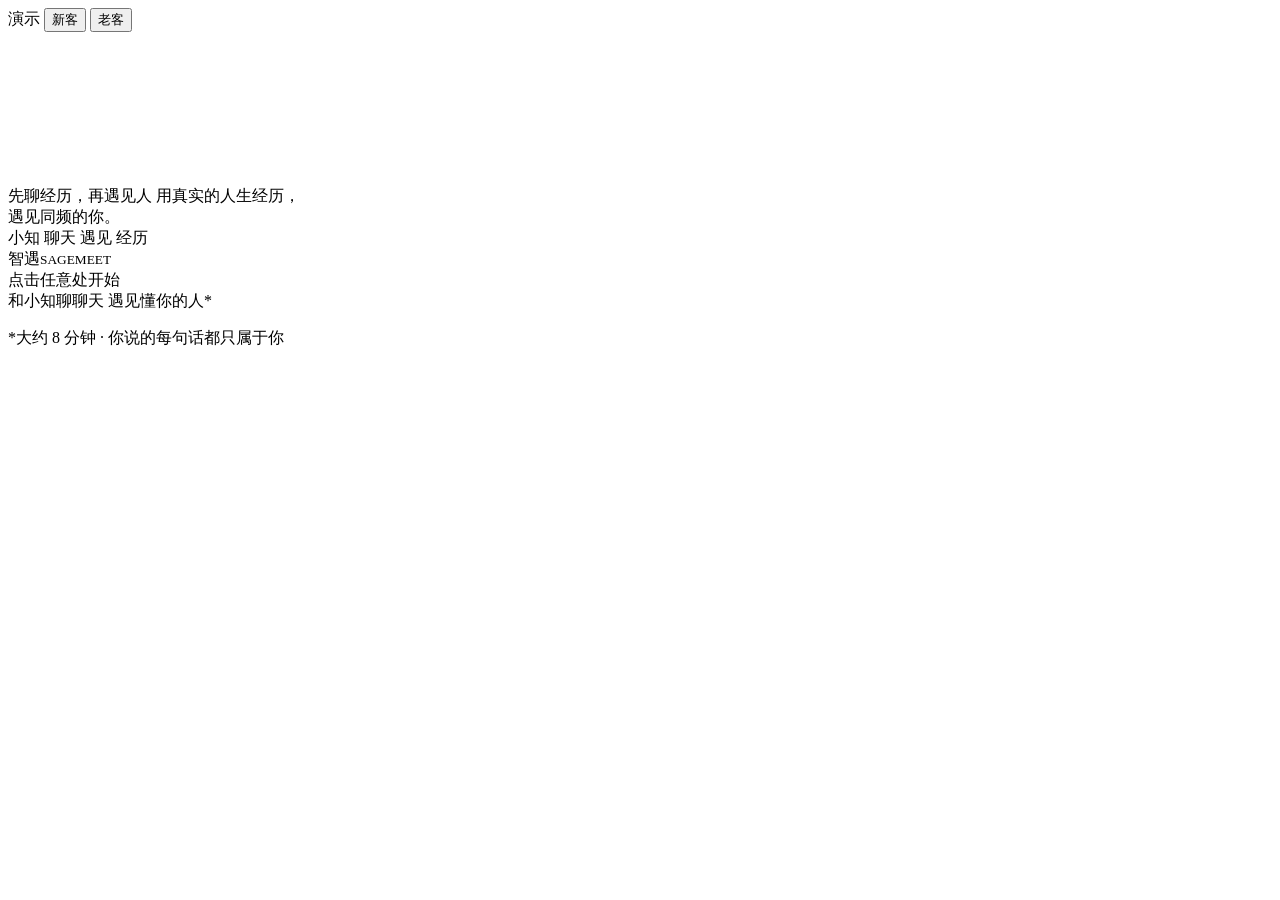
==== index.html @ cddb0e38 "Add index.html" ====
<!doctype html>
<html lang="zh-CN">
<head>
  <meta charset="utf-8">
  <meta name="viewport" content="width=device-width,initial-scale=1,viewport-fit=cover">
  <meta name="theme-color" content="#f6f1ea">
  <meta name="description" content="Sagemeet 智遇 — 用真实的人生经历，遇见同频的你。">
  <title>Sagemeet 智遇</title>
  <link rel="preconnect" href="https://fonts.googleapis.com">
  <link rel="preconnect" href="https://fonts.gstatic.com" crossorigin>
  <link href="https://fonts.googleapis.com/css2?family=Noto+Sans+SC:wght@300;400;500;600&family=Noto+Serif+SC:wght@400;500;600;700&display=swap" rel="stylesheet" media="print" onload="this.media='all'">
  <link rel="stylesheet" href="design-tokens.css">
  <link rel="stylesheet" href="style.css">
  <link rel="stylesheet" href="motion.css">
</head>
<body>
  <div class="atmosphere" aria-hidden="true"></div>
  <div id="app"></div>
  <script src="app.js"></script>
</body>
</html>
---- design-tokens.css ----
:root{
  /* Ground & warm wash — v0.5 */
  --paper:#f6f1ea;
  --paper-deep:#efe6db;
  --peach:#f3d5c4;
  --blush:#f8e0d8;
  --blush-soft:#faf0ea;
  --sage-wash:#e2ebe3;
  --cream:#fbf6ef;

  /* Ink */
  --ink:#282018;
  --ink-soft:rgba(40,32,24,.72);
  --ink-mute:rgba(40,32,24,.48);
  --ink-faint:rgba(40,32,24,.28);
  --ink-ghost:rgba(40,32,24,.10);

  /* Accents */
  --terracotta:#d86848;
  --terracotta-deep:#b85238;
  --coral:#e8725a;
  --coral-hot:#e85a48;
  --olive:#7a8a5a;
  --sage:#789880;
  --sage-deep:#5e7a68;
  --white:#ffffff;

  /* Liquid glass */
  --glass:rgba(255,255,255,.55);
  --glass-strong:rgba(255,255,255,.72);
  --glass-tint:rgba(255,244,236,.48);
  --glass-rim:rgba(255,255,255,.40);
  --glass-inner:inset 0 1px 0 rgba(255,255,255,.65), inset 0 -1px 0 rgba(90,50,30,.04);
  --glass-fringe:0 0 0 1px rgba(255,200,170,.18);

  /* Elevations — layered warm, NO hairline gray borders */
  --shadow-soft:0 1px 1px rgba(40,24,16,.04), 0 18px 50px rgba(90,50,30,.10);
  --shadow-card:0 1px 1px rgba(40,24,16,.04), 0 12px 36px rgba(90,50,30,.08);
  --shadow-float:0 2px 2px rgba(40,24,16,.05), 0 24px 64px rgba(90,50,30,.14);
  --shadow-btn:0 6px 20px rgba(40,24,16,.18);

  /* Type */
  --font-display:"Noto Serif SC","Songti SC","STSong","SimSun",serif;
  --font-ui:"Noto Sans SC","PingFang SC","Helvetica Neue",sans-serif;

  /* Radii — three levels only: card / inset / pill */
  --r-pill:999px;
  --r-card:24px;
  --r-inset:16px;
  --r-control:var(--r-inset);
  --r-card-lg:var(--r-card);
  --r-note:var(--r-card);
  --r-squircle:22px;

  /* Card surface — every top-level card uses the same recipe */
  --card-bg:rgba(255,251,247,.78);
  --card-bg-solid:#fdf9f5;
  --card-bg-hover:rgba(255,253,250,.92);
  --card-border:1px solid var(--glass-rim);
  --card-shadow:var(--glass-inner), var(--shadow-card);
  --card-shadow-hover:var(--glass-inner), var(--shadow-soft);
  --card-blur:blur(16px) saturate(1.15);
  --card-title:22px;

  /* Inset block — anything nested inside a card */
  --inset-bg:var(--blush-soft);
  --inset-ring:inset 0 0 0 1px rgba(216,104,72,.10);
  --divider:rgba(40,24,16,.07);

  /* Layout */
  --chrome-h:64px;
  --tabbar-h:68px;
  --footer-h:88px;
  --measure:40rem;
  --page-pad:clamp(20px,4vw,40px);
  --page-pad-y:24px;
  --page-max:1180px;
  --gap:16px;
  --gap-inset:10px;
  --pad-card:clamp(20px,4vw,24px);
  --pad-inset:14px 16px;
}
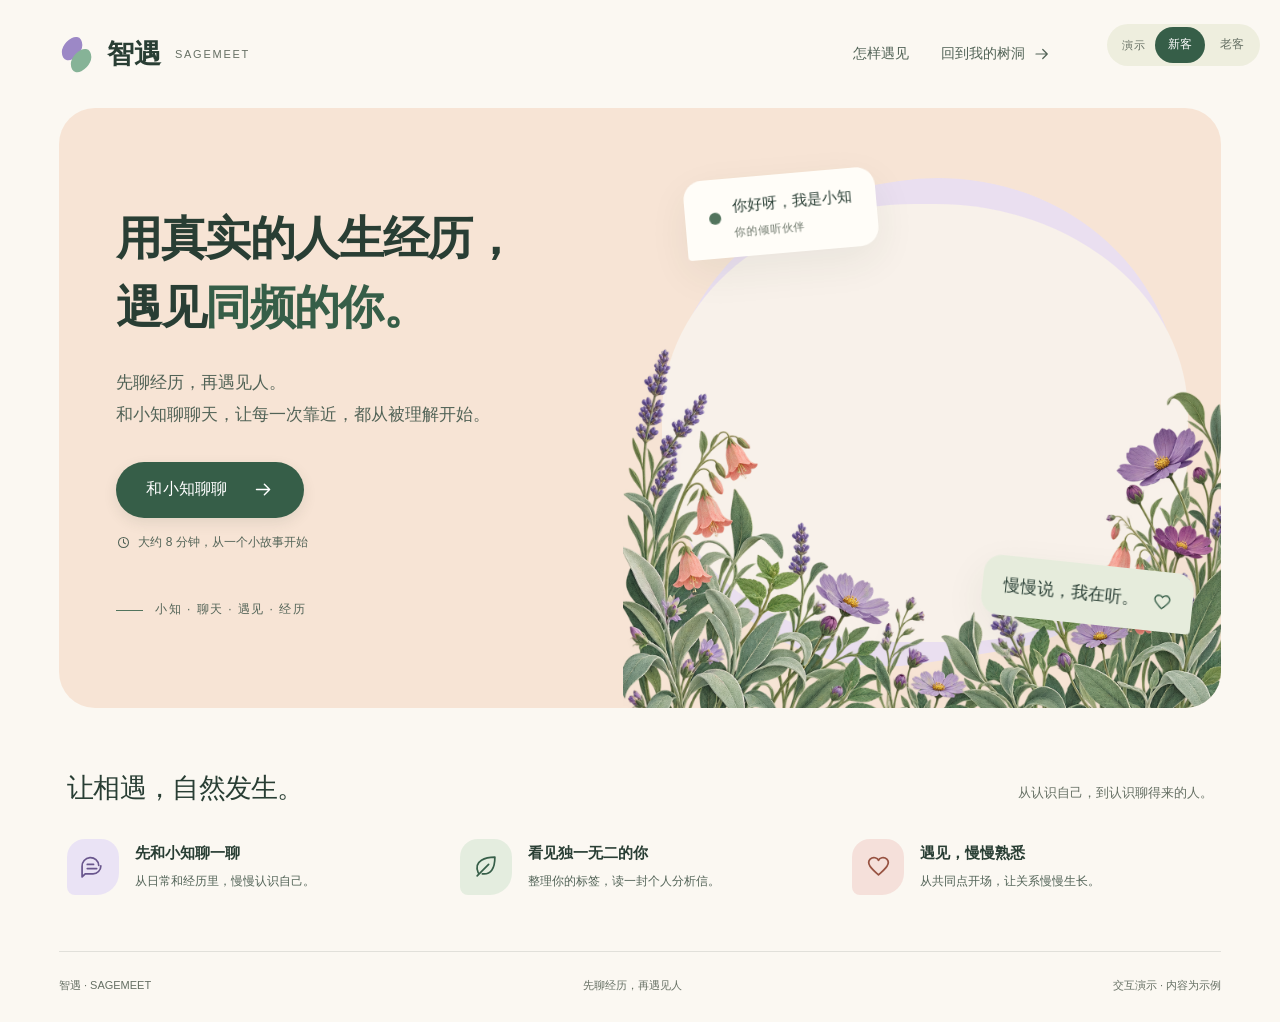
==== commit 56266082: "Polish SageMeet with a botanical visual system and accessible interactions" ====
--- a/index.html
+++ b/index.html
@@ -3,7 +3,7 @@
 <head>
   <meta charset="utf-8">
   <meta name="viewport" content="width=device-width,initial-scale=1,viewport-fit=cover">
-  <meta name="theme-color" content="#f6f1ea">
+  <meta name="theme-color" content="#fbf8f2">
   <meta name="description" content="Sagemeet 智遇 — 用真实的人生经历，遇见同频的你。">
   <title>Sagemeet 智遇</title>
   <link rel="preconnect" href="https://fonts.googleapis.com">
@@ -12,6 +12,7 @@
   <link rel="stylesheet" href="design-tokens.css">
   <link rel="stylesheet" href="style.css">
   <link rel="stylesheet" href="motion.css">
+  <link rel="stylesheet" href="garden.css">
 </head>
 <body>
   <div class="atmosphere" aria-hidden="true"></div>
--- a/design-tokens.css
+++ b/design-tokens.css
@@ -1,82 +1,66 @@
 :root{
-  /* Ground & warm wash — v0.5 */
-  --paper:#f6f1ea;
-  --paper-deep:#efe6db;
-  --peach:#f3d5c4;
-  --blush:#f8e0d8;
-  --blush-soft:#faf0ea;
-  --sage-wash:#e2ebe3;
-  --cream:#fbf6ef;
-
-  /* Ink */
-  --ink:#282018;
-  --ink-soft:rgba(40,32,24,.72);
-  --ink-mute:rgba(40,32,24,.48);
-  --ink-faint:rgba(40,32,24,.28);
-  --ink-ghost:rgba(40,32,24,.10);
-
-  /* Accents */
-  --terracotta:#d86848;
-  --terracotta-deep:#b85238;
-  --coral:#e8725a;
-  --coral-hot:#e85a48;
-  --olive:#7a8a5a;
-  --sage:#789880;
-  --sage-deep:#5e7a68;
-  --white:#ffffff;
-
-  /* Liquid glass */
-  --glass:rgba(255,255,255,.55);
-  --glass-strong:rgba(255,255,255,.72);
-  --glass-tint:rgba(255,244,236,.48);
-  --glass-rim:rgba(255,255,255,.40);
-  --glass-inner:inset 0 1px 0 rgba(255,255,255,.65), inset 0 -1px 0 rgba(90,50,30,.04);
-  --glass-fringe:0 0 0 1px rgba(255,200,170,.18);
-
-  /* Elevations — layered warm, NO hairline gray borders */
-  --shadow-soft:0 1px 1px rgba(40,24,16,.04), 0 18px 50px rgba(90,50,30,.10);
-  --shadow-card:0 1px 1px rgba(40,24,16,.04), 0 12px 36px rgba(90,50,30,.08);
-  --shadow-float:0 2px 2px rgba(40,24,16,.05), 0 24px 64px rgba(90,50,30,.14);
-  --shadow-btn:0 6px 20px rgba(40,24,16,.18);
-
-  /* Type */
+  /* SageMeet — a warm, botanical palette shared by every app flow. */
+  --paper:#fbf8f2;
+  --paper-deep:#f0eade;
+  --peach:#f7e4d5;
+  --blush:#f5e0da;
+  --blush-soft:#f6eee7;
+  --sage-wash:#e4eddf;
+  --cream:#fffdf8;
+  --lavender:#eae3f5;
+  --lavender-deep:#69568d;
+  --ink:#293e34;
+  --ink-soft:#526357;
+  --ink-mute:#667064;
+  --ink-faint:#71796d;
+  --ink-ghost:rgba(41,62,52,.12);
+  --terracotta:#50765e;
+  --terracotta-deep:#365b44;
+  --coral:#cb7c68;
+  --coral-hot:#a65a48;
+  --olive:#7a8b5c;
+  --sage:#52745d;
+  --sage-deep:#365e48;
+  --white:#fff;
+  --glass:#fffdf8;
+  --glass-strong:#fffdf9;
+  --glass-tint:#f7f1e8;
+  --glass-rim:transparent;
+  --glass-inner:0 0 0 transparent;
+  --glass-fringe:0 0 0 transparent;
+  --shadow-soft:0 14px 40px rgba(48,68,49,.07);
+  --shadow-card:0 8px 24px rgba(48,68,49,.04);
+  --shadow-float:0 20px 60px rgba(48,68,49,.12);
+  --shadow-btn:0 5px 14px rgba(48,68,49,.10);
   --font-display:"Noto Serif SC","Songti SC","STSong","SimSun",serif;
   --font-ui:"Noto Sans SC","PingFang SC","Helvetica Neue",sans-serif;
-
-  /* Radii — three levels only: card / inset / pill */
   --r-pill:999px;
   --r-card:24px;
-  --r-inset:16px;
+  --r-inset:14px;
   --r-control:var(--r-inset);
-  --r-card-lg:var(--r-card);
+  --r-card-lg:32px;
   --r-note:var(--r-card);
-  --r-squircle:22px;
-
-  /* Card surface — every top-level card uses the same recipe */
-  --card-bg:rgba(255,251,247,.78);
-  --card-bg-solid:#fdf9f5;
-  --card-bg-hover:rgba(255,253,250,.92);
-  --card-border:1px solid var(--glass-rim);
-  --card-shadow:var(--glass-inner), var(--shadow-card);
-  --card-shadow-hover:var(--glass-inner), var(--shadow-soft);
-  --card-blur:blur(16px) saturate(1.15);
+  --r-squircle:20px;
+  --card-bg:#fffdf9;
+  --card-bg-solid:#fffdf9;
+  --card-bg-hover:#f4f5ec;
+  --card-border:0;
+  --card-shadow:none;
+  --card-shadow-hover:none;
+  --card-blur:none;
   --card-title:22px;
-
-  /* Inset block — anything nested inside a card */
-  --inset-bg:var(--blush-soft);
-  --inset-ring:inset 0 0 0 1px rgba(216,104,72,.10);
-  --divider:rgba(40,24,16,.07);
-
-  /* Layout */
-  --chrome-h:64px;
-  --tabbar-h:68px;
+  --inset-bg:#f1f3e9;
+  --inset-ring:inset 0 0 0 1px rgba(54,94,72,.08);
+  --divider:rgba(41,62,52,.12);
+  --chrome-h:80px;
+  --tabbar-h:76px;
   --footer-h:88px;
   --measure:40rem;
   --page-pad:clamp(20px,4vw,40px);
-  --page-pad-y:24px;
-  --page-max:1180px;
-  --gap:16px;
-  --gap-inset:10px;
-  --pad-card:clamp(20px,4vw,24px);
-  --pad-inset:14px 16px;
+  --page-pad-y:40px;
+  --page-max:1220px;
+  --gap:22px;
+  --gap-inset:12px;
+  --pad-card:clamp(20px,3vw,28px);
+  --pad-inset:16px 18px;
 }
--- a/style.css
+++ b/style.css
@@ -0,0 +1,1235 @@
+*{box-sizing:border-box}
+html{scroll-behavior:smooth}
+html,body{
+  margin:0;min-height:100%;
+  background:var(--paper);color:var(--ink);
+  font-family:var(--font-ui);font-size:15px;line-height:1.65;
+  -webkit-font-smoothing:antialiased;text-rendering:optimizeLegibility;
+}
+button,input,textarea{font:inherit;color:inherit}
+button{cursor:pointer;border:0;background:none}
+a{color:inherit;text-decoration:none}
+img{display:block;max-width:100%}
+#app{position:relative;z-index:1;min-height:100vh}
+
+/* ——— Type ——— */
+.serif{font-family:var(--font-display);font-weight:500;letter-spacing:-.02em}
+.eyebrow{font-size:12px;letter-spacing:.14em;text-transform:uppercase;color:var(--ink-mute);font-weight:500}
+.meta{font-size:13px;color:var(--ink-mute);line-height:1.5}
+.lede{font-size:16px;color:var(--ink-soft);line-height:1.65;max-width:36em}
+
+/* ——— Liquid glass utility ——— */
+.glass{
+  background:var(--glass-tint);
+  backdrop-filter:blur(18px) saturate(1.2);
+  -webkit-backdrop-filter:blur(18px) saturate(1.2);
+  box-shadow:var(--glass-inner), var(--glass-fringe), var(--shadow-card);
+  border:1px solid var(--glass-rim);
+}
+
+/* ——— Buttons ——— */
+.btn{
+  display:inline-flex;align-items:center;justify-content:center;gap:8px;
+  min-height:50px;padding:0 28px;
+  border-radius:var(--r-pill);
+  background:var(--sage-deep);color:#fff;
+  font-size:15px;font-weight:500;letter-spacing:.01em;
+  transition:transform .2s ease, background .2s ease, box-shadow .2s ease;
+  box-shadow:var(--shadow-btn);
+  white-space:nowrap;
+}
+.btn:hover{transform:translateY(-2px);background:#294c38}
+.btn:active{transform:translateY(0)}
+.btn.secondary{
+  background:var(--glass-strong);
+  color:var(--ink);
+  box-shadow:var(--glass-inner), var(--shadow-card);
+  border:1px solid var(--glass-rim);
+  backdrop-filter:blur(12px);
+}
+.btn.secondary:hover{background:#fff}
+.btn.wide{min-width:min(280px,70vw)}
+.btn.coral{background:var(--coral-hot);box-shadow:0 8px 24px rgba(232,90,72,.35)}
+.btn.coral:hover{background:#d44838}
+.link{
+  font-size:14px;color:var(--ink-mute);font-weight:500;
+  padding:8px 4px;transition:color .15s;
+}
+.link:hover{color:var(--ink)}
+
+/* ——— Mark ——— */
+.mark{
+  width:56px;height:56px;border-radius:12px;
+  background:transparent;
+  position:relative;display:inline-block;flex-shrink:0;
+  box-shadow:var(--shadow-card);
+}
+.mark{box-shadow:none;background:transparent}
+.mark::before,.mark::after{content:"";position:absolute;width:68%;height:52%;border-radius:70% 30% 70% 30%}
+.mark::before{left:4%;top:7%;background:#9c88c6;transform:rotate(-28deg)}
+.mark::after{right:3%;bottom:7%;background:#86b397;transform:rotate(-28deg)}
+.mark-sm{width:30px;height:30px}
+
+/* ——— Demo mode toggle ——— */
+.mode-toggle{
+  position:fixed;top:24px;right:20px;z-index:90;
+  display:flex;align-items:center;gap:2px;
+  padding:4px;
+  border-radius:var(--r-pill);
+  background:#eeeede;
+  backdrop-filter:none;-webkit-backdrop-filter:none;
+  box-shadow:var(--glass-inner), var(--shadow-card);
+  border:1px solid var(--glass-rim);
+}
+.mode-toggle span{
+  font-size:11px;color:var(--ink-mute);padding:0 8px 0 12px;font-weight:500;
+  letter-spacing:.04em;white-space:nowrap;
+}
+.mode-toggle button{
+  min-height:36px;padding:7px 13px;border-radius:var(--r-pill);
+  font-size:12px;font-weight:500;color:var(--ink-mute);
+  transition:background .2s,color .2s;
+}
+.mode-toggle button.on{
+  background:var(--sage-deep);color:#fff;
+  box-shadow:0 2px 8px rgba(40,24,16,.16);
+}
+
+/* ——— Chapter chrome (new user) ——— */
+.chrome{
+  position:sticky;top:0;z-index:40;
+  display:flex;align-items:center;gap:16px;
+  min-height:var(--chrome-h);padding-right:200px;
+  padding:14px 200px 14px var(--page-pad);
+  background:rgba(251,248,242,.95);
+  backdrop-filter:blur(12px);
+  -webkit-backdrop-filter:blur(12px);
+  box-shadow:0 1px 0 rgba(255,255,255,.5);
+}
+.brand-lockup{
+  display:flex;align-items:center;gap:10px;flex-shrink:0;
+  font-family:var(--font-display);font-size:17px;font-weight:500;color:var(--ink);
+}
+.brand-lockup small{
+  font-family:var(--font-ui);font-size:10px;font-weight:500;
+  letter-spacing:.18em;color:var(--ink-mute);margin-left:2px;
+}
+.chapter-nav{
+  display:flex;align-items:center;gap:4px;flex:1;justify-content:center;
+  overflow-x:auto;scrollbar-width:none;padding:4px 0;
+}
+.chapter-nav::-webkit-scrollbar{display:none}
+.chapter-nav button{
+  flex-shrink:0;padding:8px 14px;border-radius:var(--r-pill);
+  font-size:13px;color:var(--ink-mute);font-weight:400;white-space:nowrap;
+  transition:background .2s,color .2s;
+}
+.chapter-nav button.on{background:var(--sage-deep);color:#fff;font-weight:500}
+.chapter-nav button:not(.on):hover{color:var(--ink)}
+.chrome-right{flex-shrink:0}
+.chrome-right .cap{
+  font-size:13px;color:var(--ink-mute);padding:8px 14px;border-radius:var(--r-pill);
+  background:var(--glass);border:1px solid var(--glass-rim);
+}
+.chrome-right .cap:hover{color:var(--ink);background:var(--glass-strong)}
+@media (max-width:860px){
+  .chapter-nav{display:none}
+  .chrome{justify-content:space-between}
+  .brand-lockup small{display:none}
+  /* fixed demo toggle is ~161px wide at top-right */
+  .chrome .chrome-right{margin-right:0}
+}
+
+/* ——— Returning: Web top nav / mobile bottom tab bar ——— */
+.tabbar{
+  position:fixed;left:50%;bottom:16px;transform:translateX(-50%);
+  z-index:50;display:none;gap:4px;padding:6px;
+  width:min(380px,calc(100% - 32px));
+  border-radius:var(--r-pill);
+  background:var(--glass-strong);
+  backdrop-filter:blur(20px) saturate(1.2);
+  -webkit-backdrop-filter:blur(20px) saturate(1.2);
+  box-shadow:var(--glass-inner), var(--shadow-float);
+  border:1px solid var(--glass-rim);
+}
+.tabbar button{
+  flex:1;display:flex;flex-direction:column;align-items:center;gap:2px;
+  padding:10px 8px;border-radius:var(--r-pill);
+  font-size:11px;font-weight:500;color:var(--ink-mute);
+  transition:background .2s,color .2s;
+}
+.tabbar button .tab-ico{font-size:18px;line-height:1;opacity:.7}
+.tabbar button.on{
+  background:var(--sage-deep);color:#fff;
+  box-shadow:0 4px 14px rgba(40,24,16,.18);
+}
+.tabbar button.on .tab-ico{opacity:1}
+.returning-pad{
+  /* sticky .chrome already occupies its own height; no extra top offset */
+  padding-top:0;
+  padding-bottom:48px;
+}
+.returning-chrome{justify-content:space-between}
+.returning-chrome .chrome-right{margin-right:0} /* clear demo mode-toggle */
+@media (max-width:860px){
+  .tabbar{display:flex}
+  .returning-pad{padding-bottom:calc(var(--tabbar-h) + 36px)}
+}
+.me-entry{
+  display:inline-flex;align-items:center;gap:8px;
+}
+.me-avatar{
+  width:22px;height:22px;border-radius:50%;
+  display:inline-flex;align-items:center;justify-content:center;
+  font-size:11px;font-weight:600;color:#fff;
+  background:var(--ink);
+}
+
+/* ——— Meet row / virtual cards ——— */
+.meet-row{padding:64px 0 24px;max-width:var(--page-max);margin:0 auto}
+.meet-row-head{
+  display:flex;align-items:baseline;justify-content:space-between;
+  padding:0 var(--page-pad);margin-bottom:20px;gap:16px;
+}
+.meet-row-head h2{
+  font-family:var(--font-display);font-size:clamp(24px,3vw,32px);
+  font-weight:500;letter-spacing:-.02em;margin:0;
+}
+
+/* ——— Onboarding ——— */
+.onboard-shell{
+  max-width:var(--page-max);margin:0 auto;
+  padding:var(--page-pad-y) var(--page-pad) 80px;
+}
+.onboard-head h1{
+  font-family:var(--font-display);font-size:clamp(28px,4vw,36px);
+  font-weight:500;letter-spacing:-.03em;line-height:1.2;margin:8px 0 12px;
+}
+.onboard-head .lede{margin:0}
+/* options sit inside a card here, so they take the inset style */
+.profile-card > .moods{display:grid;gap:var(--gap-inset);margin-top:16px}
+.profile-card .option{
+  padding:var(--pad-inset);
+  background:var(--inset-bg);
+  border:0;border-radius:var(--r-inset);
+  box-shadow:var(--inset-ring);
+  backdrop-filter:none;-webkit-backdrop-filter:none;
+}
+.profile-card .option:hover{transform:none;background:var(--sage-wash);box-shadow:var(--inset-ring)}
+.profile-card .option.selected,.profile-card .option.selected:hover{
+  background:var(--sage-wash);box-shadow:inset 0 0 0 2px var(--sage);
+}
+@media (min-width:761px){.profile-card > .moods{grid-template-columns:repeat(2,minmax(0,1fr))}}
+/* single-choice chip rows stay on one line on phones */
+@media (max-width:480px){
+  .chips.seg{flex-wrap:nowrap}
+  .chips.seg .chip{flex:1 1 0;min-width:0;padding:0 8px}
+}
+
+.field{
+  width:100%;min-height:52px;padding:0 16px;
+  border-radius:var(--r-inset);
+  background:var(--white);
+  box-shadow:inset 0 0 0 1px var(--divider);
+  border:0;
+  font-size:16px;color:var(--ink);outline:none;
+  transition:box-shadow .2s;
+}
+textarea.field{padding:14px 16px;line-height:1.6}
+.field::placeholder{color:var(--ink-faint)}
+.field:focus{box-shadow:inset 0 0 0 1px rgba(216,104,72,.45), 0 0 0 3px rgba(216,104,72,.14)}
+.field-label{font-size:13px;color:var(--ink-mute);font-weight:500;margin:28px 0 12px}
+
+.chips{display:flex;flex-wrap:wrap;gap:10px}
+.chip{
+  min-height:44px;padding:0 18px;border-radius:var(--r-pill);
+  background:var(--glass-strong);
+  box-shadow:var(--glass-inner), 0 0 0 1px var(--divider);
+  border:1px solid var(--glass-rim);
+  font-size:14px;font-weight:500;color:var(--ink-soft);
+  transition:background .2s,color .2s,box-shadow .2s;
+}
+.chip:hover{background:#fff}
+.chip.selected{background:var(--sage-deep);color:#fff;border-color:var(--ink);box-shadow:var(--shadow-btn)}
+.chip.interest.selected{background:var(--sage);color:#fff;border-color:var(--sage);box-shadow:0 4px 14px rgba(94,122,104,.25)}
+
+.moods{display:flex;flex-direction:column;gap:var(--gap)}
+.option{
+  display:flex;align-items:flex-start;gap:14px;text-align:left;
+  width:100%;
+  transition:background .2s, box-shadow .2s, transform .2s;
+}
+.option:hover{transform:translateY(-1px);background:var(--card-bg-hover);box-shadow:var(--card-shadow-hover)}
+.option.selected{
+  background:var(--blush-soft);
+  box-shadow:var(--glass-inner), 0 0 0 2px var(--terracotta), var(--shadow-card);
+  border-color:transparent;
+}
+.option .radio{
+  width:22px;height:22px;border-radius:50%;flex-shrink:0;margin-top:2px;
+  box-shadow:inset 0 0 0 1.5px var(--ink-faint);
+  display:flex;align-items:center;justify-content:center;
+  font-size:12px;color:#fff;
+}
+.option.selected .radio{background:var(--terracotta);box-shadow:none}
+.option b{display:block;font-size:15px;font-weight:600;margin-bottom:2px;color:var(--ink)}
+.option small{display:block;font-size:13px;color:var(--ink-mute);line-height:1.45;font-weight:400}
+.selected-count{margin-top:18px;font-size:13px;color:var(--ink-mute)}
+
+/* ——— Agent / Chat ——— */
+.layout{
+  display:grid;grid-template-columns:minmax(0,1fr) 280px;gap:var(--gap);
+  max-width:var(--page-max);margin:0 auto;
+  padding:var(--page-pad-y) var(--page-pad) 40px;
+  min-height:calc(100vh - var(--chrome-h) - 48px);
+}
+@media (max-width:800px){
+  .layout{grid-template-columns:minmax(0,1fr)}
+  .side{order:2}
+}
+
+/* ——— Card system ———
+   Every top-level card shares one surface, radius, border, shadow and padding.
+   Anything nested inside a card uses the inset style below instead. */
+.panel,.profile-card,.option,.taggrid article,.match-note,.friend,.modal{
+  background:var(--card-bg);
+  border:var(--card-border);
+  border-radius:var(--r-card);
+  box-shadow:var(--card-shadow);
+  backdrop-filter:var(--card-blur);-webkit-backdrop-filter:var(--card-blur);
+}
+.profile-card,.option,.taggrid article,.match-note,.friend,.modal,
+.side,.treehole-list,.treehole-form{padding:var(--pad-card)}
+/* keep visual top/bottom padding equal to left/right */
+.profile-card > :first-child,.taggrid article > :first-child,.match-note > :first-child,
+.modal > :first-child,.side > :first-child,.treehole-list > :first-child,
+.treehole-form > :first-child,.inset-card > :first-child{margin-top:0}
+.profile-card > :last-child,.taggrid article > :last-child,.match-note > :last-child,
+.modal > :last-child,.side > :last-child,.treehole-list > :last-child,
+.treehole-form > :last-child,.inset-card > :last-child{margin-bottom:0}
+.profile-card h2,.side h2,.treehole-list-head h2,.chat-rail-title,.modal h2{
+  font-family:var(--font-display);font-size:var(--card-title);font-weight:500;
+  letter-spacing:-.02em;line-height:1.25;
+}
+
+.inset-card,.insight-list article,.shared-block,.notice,.unlock,.heat-card{
+  background:var(--inset-bg);
+  border-radius:var(--r-inset);
+  padding:var(--pad-inset);
+  box-shadow:var(--inset-ring);
+}
+
+.side{display:flex;flex-direction:column;gap:12px}
+.side h2{margin:0}
+.side .field-label{margin:12px 0 0}
+.side > .field-label:first-child{margin-top:0}
+.side-head{display:flex;align-items:center;gap:12px}
+.side-foot{margin-top:auto;padding-top:12px}
+.tag-row{display:flex;flex-wrap:wrap;gap:6px}
+.tag-row .tag{margin:0}
+.side .call{
+  display:flex;flex-direction:column;align-items:flex-start;gap:4px;
+  width:100%;padding:16px 18px;margin:8px 0;
+  border-radius:var(--r-inset);
+  background:linear-gradient(135deg,var(--blush-soft),rgba(248,224,216,.55));
+  box-shadow:var(--glass-inner), 0 0 0 1px rgba(216,104,72,.2);
+  text-align:left;font-weight:500;
+}
+.side .call small{font-size:12px;color:var(--ink-mute);font-weight:400}
+.tag{
+  display:inline-block;padding:5px 12px;margin:3px 4px 3px 0;
+  border-radius:var(--r-pill);background:var(--sage-wash);
+  color:var(--sage-deep);font-size:12px;font-weight:500;font-style:normal;
+}
+.conversation{display:flex;flex-direction:column;min-height:520px;overflow:hidden}
+.messages{
+  flex:1;overflow-y:auto;padding:var(--pad-card);
+  display:flex;flex-direction:column;gap:12px;
+}
+.bubble{
+  max-width:78%;padding:12px 16px;border-radius:var(--r-inset);
+  font-size:14.5px;line-height:1.8;margin:0;
+}
+.bubble.agent,.bubble.them{
+  align-self:flex-start;
+  background:var(--inset-bg);
+  box-shadow:var(--inset-ring);
+  color:var(--ink);border-bottom-left-radius:6px;
+}
+.bubble.me{
+  align-self:flex-end;background:var(--sage-deep);color:#fff;
+  border-bottom-right-radius:6px;
+  box-shadow:0 1px 2px rgba(40,24,16,.08);
+}
+.suggest{display:flex;flex-wrap:wrap;gap:8px;padding:0 var(--pad-card) 12px}
+.suggest button{
+  padding:8px 14px;border-radius:var(--r-pill);
+  background:var(--glass);border:1px solid var(--glass-rim);
+  font-size:13px;color:var(--ink-soft);
+}
+.suggest button:hover{background:var(--blush-soft);color:var(--ink)}
+
+/* Glass composer */
+#chat{
+  display:flex;align-items:center;gap:6px;
+  margin:0 12px 12px;padding:8px;
+  border-radius:var(--r-inset);
+  background:var(--white);
+  box-shadow:inset 0 0 0 1px var(--divider), 0 4px 16px rgba(90,50,30,.06);
+}
+#chat input{
+  flex:1;min-width:0;min-height:40px;padding:0 8px;border-radius:var(--r-pill);
+  border:0;background:transparent;outline:none;
+}
+#chat > button:first-child,
+#chat button[data-a=voice]{
+  width:40px;height:40px;border-radius:50%;
+  background:transparent;color:var(--ink-mute);flex-shrink:0;
+}
+.friendhead{
+  display:flex;align-items:center;gap:12px;
+  padding:16px var(--pad-card);
+  border-bottom:1px solid var(--divider);
+}
+.friendhead-action{margin-left:auto}
+.friendhead b{display:block;font-family:var(--font-display);font-size:17px;font-weight:500}
+.friend-avatar,.avatar-photo{
+  width:40px;height:40px;border-radius:50%;overflow:hidden;
+  background:var(--blush-soft);flex-shrink:0;position:relative;
+  box-shadow:var(--shadow-card);
+}
+.friend-avatar img,.avatar-photo img{width:100%;height:100%;object-fit:cover}
+.friend-avatar .avatar-img{position:absolute;inset:0;object-position:50% 12%}
+.friend-avatar .virt-mini{display:block;width:100%;height:100%}
+.call.mobile{display:none;margin:12px 16px 0;width:calc(100% - 32px)}
+@media (max-width:800px){.call.mobile{display:flex}.side .call{display:none}}
+.unlock{
+  align-self:center;max-width:90%;
+  box-shadow:inset 0 0 0 1px rgba(216,104,72,.22);
+  text-align:center;
+}
+.unlock b{display:block;font-size:13px;margin-bottom:8px;font-weight:500}
+.unlock p{margin:0;
+  padding:8px 16px;border-radius:var(--r-pill);
+  background:var(--sage-deep);color:#fff;font-size:13px;
+}
+
+/* ——— Tags ——— */
+.content{max-width:var(--page-max);margin:0 auto;padding:var(--page-pad-y) var(--page-pad) 80px}
+.content h1{
+  font-family:var(--font-display);font-size:clamp(28px,4vw,36px);
+  font-weight:500;letter-spacing:-.03em;line-height:1.2;margin:8px 0 12px;
+}
+/* page header (eyebrow / h1 / lede) → first card: always 24px */
+.content > .lede,.treehole-head .lede{margin:0}
+.content > .profile-card{margin:0 0 var(--gap)}
+.content > .lede + .profile-card,.content > h1 + .profile-card{margin-top:24px}
+.taggrid{display:grid;gap:var(--gap);margin:24px 0 0}
+#newtag{grid-column:1/-1}
+/* generic two-up card grid for single-column pages */
+.card-grid{display:grid;grid-template-columns:minmax(0,1fr);gap:var(--gap);margin-top:24px}
+.card-grid > .profile-card{margin:0}
+@media (min-width:761px){
+  .taggrid,.friend-list,.card-grid,.treehole .treehole-actions{
+    display:grid;grid-template-columns:repeat(2,minmax(0,1fr));
+  }
+  .card-grid > .span-all{grid-column:1/-1}
+  /* equal-height cards: let the report tiles grow to fill the card */
+  .card-grid > .profile-card{display:flex;flex-direction:column}
+  .card-grid .jingli-grid{flex:1;grid-auto-rows:1fr}
+}
+.taggrid article{position:relative}
+.taggrid article b{
+  display:block;font-family:var(--font-display);font-size:18px;font-weight:500;margin-bottom:6px;
+  padding-right:64px;
+}
+.taggrid article p{margin:0;font-size:14px;color:var(--ink-soft);line-height:1.55}
+.taggrid article button{
+  position:absolute;top:calc(var(--pad-card) - 3px);right:calc(var(--pad-card) - 6px);
+  width:28px;height:28px;border-radius:50%;
+  color:var(--ink-mute);font-size:14px;
+}
+.taggrid article button[data-edit]{right:calc(var(--pad-card) + 24px)}
+.taggrid article button:hover{background:var(--paper);color:var(--ink)}
+#newtag{
+  display:flex;gap:8px;padding:8px 8px 8px var(--pad-card);
+  background:transparent;border-radius:var(--r-card);
+  border:1.5px dashed rgba(40,32,24,.16);
+}
+#newtag input{flex:1;min-width:0;min-height:44px;padding:0;border:0;outline:none;background:transparent}
+#newtag button{width:44px;height:44px;border-radius:50%;background:var(--sage-deep);color:#fff;flex-shrink:0}
+.page-cta{display:flex;flex-wrap:wrap;gap:10px;margin-top:28px}
+
+/* ——— Report ——— */
+.report-letter{max-width:var(--page-max);margin:0 auto;padding:var(--page-pad-y) var(--page-pad) 96px}
+.report-open{margin:0}
+.report-open .lede{max-width:40em}
+.report-open .kicker{margin-bottom:16px}
+.report-open h1{
+  font-family:var(--font-display);
+  font-size:clamp(36px,6vw,52px);
+  font-weight:500;letter-spacing:-.03em;line-height:1.15;margin:0 0 16px;
+}
+.report-tags{margin-top:20px}
+/* report sections are regular cards; footnote sits on the card's bottom edge */
+.report-card{display:flex;flex-direction:column}
+.profile-card.report-card > h2{margin:0 0 16px}
+.report-card h2[id]{scroll-margin-top:calc(var(--chrome-h) + 24px + var(--pad-card))}
+.report-card h2 .paren{font-size:14px;color:var(--ink-mute);font-weight:400;margin-left:8px;font-family:var(--font-ui)}
+.report-card > p,.report-card > p + p{color:var(--ink-soft);margin:0 0 12px;line-height:1.7;max-width:40em}
+.report-card > .num-list{margin-bottom:12px}
+.report-card > .footnote{
+  margin-top:auto;padding-top:12px;border-top:1px solid var(--divider);
+  font-size:12px;color:var(--ink-faint);line-height:1.5;
+}
+/* Report "meet" row: airliner illustration, one hit area + match % per window */
+.plane,.profile-card > .plane:last-child{
+  margin:0 calc(-1 * var(--pad-card)) calc(-1 * var(--pad-card));
+  border-radius:0 0 var(--r-card) var(--r-card);
+  overflow-x:auto;overflow-y:hidden;scrollbar-width:none;
+}
+.plane::-webkit-scrollbar{display:none}
+.plane-scene{position:relative;min-width:760px}
+.plane-scene img{
+  display:block;width:100%;height:auto;
+  /* blend the illustration's paper into the card surface above it */
+  -webkit-mask-image:linear-gradient(to bottom,transparent,#000 10%);
+  mask-image:linear-gradient(to bottom,transparent,#000 10%);
+}
+/* window frames measured on the 1942×809 source */
+.plane-seat{
+  position:absolute;top:32.2%;height:28%;width:8.4%;left:calc(var(--cx) - 4.2%);
+  border-radius:42% / 30%;
+  transition:box-shadow .2s ease, transform .2s ease;
+}
+.plane-seat:nth-child(2){--cx:9.28%}
+.plane-seat:nth-child(3){--cx:20.56%}
+.plane-seat:nth-child(4){--cx:32.18%}
+.plane-seat:nth-child(5){--cx:43.75%}
+.plane-seat:nth-child(6){--cx:55.42%}
+.plane-seat:nth-child(7){--cx:66.94%}
+.plane-seat:nth-child(8){--cx:78.56%}
+.plane-seat:nth-child(9){--cx:90.14%}
+.plane-seat:hover,.plane-seat:focus-visible{outline:none;box-shadow:0 0 0 3px rgba(216,104,72,.45)}
+.plane-pct{
+  position:absolute;z-index:2;top:-10px;right:-16px;
+  font-style:normal;font-family:var(--font-display);font-size:13px;font-weight:600;letter-spacing:-.01em;
+  padding:3px 9px;border-radius:var(--r-pill);
+  background:var(--terracotta);color:#fff;border:2px solid #fffdfa;
+  box-shadow:0 4px 12px rgba(216,104,72,.32);
+  transition:transform .2s ease;
+}
+.plane-seat:hover .plane-pct,.plane-seat:focus-visible .plane-pct{transform:translateY(-2px)}
+.plane-name{
+  position:absolute;left:50%;top:calc(100% + 10px);transform:translate(-50%,4px);
+  white-space:nowrap;padding:4px 10px;border-radius:var(--r-pill);
+  font-size:12px;font-weight:500;color:var(--ink);
+  background:var(--glass-strong);box-shadow:var(--glass-inner), var(--shadow-card);
+  opacity:0;pointer-events:none;transition:opacity .2s ease, transform .2s ease;
+}
+.plane-seat:hover .plane-name,.plane-seat:focus-visible .plane-name{opacity:1;transform:translate(-50%,0)}
+.footnote{font-size:12px;color:var(--ink-faint);line-height:1.5}
+.values-typo{display:flex;flex-wrap:wrap;gap:10px 18px;margin-bottom:20px}
+.values-typo b{
+  font-family:var(--font-display);font-size:clamp(20px,3vw,28px);
+  font-weight:500;letter-spacing:-.02em;color:var(--ink);
+}
+.pull-quote{
+  font-family:var(--font-display);font-size:20px;font-weight:500;
+  letter-spacing:-.01em;line-height:1.45;color:var(--ink);
+  border-left:1px solid var(--terracotta);padding-left:16px;margin:20px 0 !important;
+}
+.report-card > .pull-quote{color:var(--ink)}
+.num-list{list-style:none;padding:0;margin:0;display:flex;flex-direction:column;gap:14px}
+.num-list li{display:flex;align-items:center;gap:16px;font-size:15px;color:var(--ink-soft)}
+.num-list .big{
+  font-family:var(--font-display);font-size:28px;font-weight:500;color:var(--terracotta);width:1.2em;
+}
+.energy-cloud{display:flex;flex-wrap:wrap;gap:10px;margin-bottom:16px}
+.energy-cloud b,.energy-cloud span{padding:8px 16px;border-radius:var(--r-pill);font-size:14px}
+.energy-cloud b{background:var(--blush-soft);color:var(--terracotta-deep);font-weight:500}
+.energy-cloud span{
+  background:var(--glass-strong);border:1px solid var(--glass-rim);color:var(--ink-soft);
+}
+
+/* ——— Match feature ——— */
+.match-stage{max-width:var(--page-max);margin:0 auto;padding:var(--page-pad-y) var(--page-pad) 80px}
+.match-head{
+  display:flex;align-items:flex-start;justify-content:space-between;gap:16px;margin-bottom:24px;
+}
+.match-head .cap{white-space:nowrap;flex-shrink:0}
+.match-head h1{
+  font-family:var(--font-display);font-size:clamp(28px,4vw,36px);
+  font-weight:500;letter-spacing:-.03em;line-height:1.2;margin:0 0 12px;
+}
+.match-head .lede{margin:0}
+.notice{
+  box-shadow:inset 0 0 0 1px rgba(216,104,72,.22);font-size:14px;margin:0 0 var(--gap);
+}
+/* photo column is sized so a 3:4 card (the SVG's native ratio) is about as tall as the note */
+.match-feature{
+  display:grid;grid-template-columns:minmax(0,448px) minmax(0,1fr);gap:var(--gap);align-items:start;margin-bottom:32px;
+}
+@media (max-width:760px){.match-feature{grid-template-columns:minmax(0,1fr)}}
+
+/* Tall virtual persona card — hand-drawn portrait on paper, plane-motif ink frame */
+.photo-card{
+  position:relative;border-radius:var(--r-card-lg);overflow:hidden;
+  width:100%;aspect-ratio:3/4;
+  box-shadow:var(--shadow-float);background:var(--blush-soft);
+  border:1.6px solid var(--ink);
+}
+.photo-card .virt-scene{width:100%;height:100%;display:block}
+/* portrait image covers the SVG figure; missing images remove themselves */
+.portrait-frame{position:absolute;inset:0;display:block;overflow:hidden}
+.portrait-frame .virt-scene{position:absolute;inset:0;width:100%;height:100%}
+.portrait-frame img{
+  position:absolute;inset:0;width:100%;height:100%;
+  object-fit:cover;object-position:50% 12%;
+}
+.photo-card .scrim{
+  position:absolute;inset:0;
+  background:linear-gradient(180deg,rgba(246,241,234,0) 42%,rgba(246,241,234,.92) 100%);
+  pointer-events:none;
+}
+.photo-card .meta-top{
+  position:absolute;top:18px;left:18px;right:18px;
+  display:flex;justify-content:space-between;gap:8px;align-items:flex-start;
+  z-index:2;
+}
+.photo-card .meta-top .pill{
+  padding:6px 12px;border-radius:var(--r-pill);
+  background:var(--glass-strong);backdrop-filter:blur(10px);
+  border:1px solid var(--glass-rim);
+  color:var(--ink);font-size:12px;font-weight:500;
+}
+
+.photo-card .meta-stack{display:flex;flex-direction:column;align-items:flex-start;gap:8px}
+.match-pct{
+  display:inline-flex;align-items:baseline;gap:8px;
+  padding:8px 14px 8px 12px;border-radius:var(--r-inset);
+  background:var(--glass-strong);
+  backdrop-filter:blur(14px) saturate(1.25);
+  -webkit-backdrop-filter:blur(14px) saturate(1.25);
+  border:1px solid var(--glass-rim);
+  box-shadow:var(--glass-inner), 0 8px 24px rgba(90,50,30,.10);
+  color:var(--ink);
+}
+.match-pct em{
+  font-style:normal;font-size:10px;letter-spacing:.14em;
+  text-transform:uppercase;opacity:.6;font-weight:500;
+}
+.match-pct b{
+  font-family:var(--font-display);font-size:22px;font-weight:600;
+  letter-spacing:-.03em;line-height:1;
+}
+.hero-shared{margin-top:12px}
+.hero-shared-label{
+  display:block;font-size:10px;letter-spacing:.12em;text-transform:uppercase;
+  color:var(--ink-mute);margin-bottom:6px;font-weight:500;
+}
+.hero-shared-tags .tag{
+  background:var(--glass-strong);color:var(--sage-deep);
+  border:1px solid var(--glass-rim);
+  box-shadow:var(--glass-inner);
+  margin:2px 4px 2px 0;
+}
+.note-score{
+  display:flex;align-items:baseline;justify-content:space-between;gap:12px;
+  margin:0 0 10px;padding-bottom:14px;
+  border-bottom:1px solid var(--divider);
+}
+.note-score-label{
+  font-size:11px;letter-spacing:.12em;text-transform:uppercase;
+  color:var(--ink-mute);font-weight:500;
+}
+.note-score-num{
+  font-family:var(--font-display);font-size:42px;font-weight:500;
+  letter-spacing:-.04em;line-height:1;color:var(--ink);
+}
+.note-score-num small{
+  font-size:18px;font-weight:500;margin-left:2px;color:var(--ink-soft);
+}
+.shared-block{margin:4px 0 16px}
+.shared-kicker{
+  font-family:var(--font-display);font-size:16px;font-weight:500;
+  letter-spacing:-.02em;margin:0 0 4px !important;color:var(--ink);
+}
+.shared-hint{
+  font-size:12px !important;color:var(--ink-mute) !important;margin:0 0 10px !important;
+}
+.shared-tags{display:flex;flex-wrap:wrap;gap:6px}
+.shared-tag{
+  background:var(--glass-strong) !important;
+  color:var(--sage-deep) !important;
+  border:1px solid var(--glass-rim);
+  box-shadow:var(--glass-inner);
+  font-size:13px !important;padding:6px 12px !important;margin:0 !important;
+}
+.photo-card .hero-copy{
+  position:absolute;left:0;right:0;bottom:0;padding:24px;z-index:2;color:var(--ink);background:linear-gradient(transparent,#fffaf2 30%);
+}
+.photo-card .hero-copy h2{
+  font-family:var(--font-display);font-size:40px;font-weight:500;
+  letter-spacing:-.03em;margin:0 0 8px;line-height:1.05;
+}
+.photo-card .hero-copy p{display:none} /* The same introduction is readable in the adjacent note. */
+
+/* Heat glass tile */
+.heat-tile{
+  position:absolute;top:18px;right:18px;z-index:3;
+  width:88px;height:88px;border-radius:var(--r-card);
+  display:flex;flex-direction:column;align-items:center;justify-content:center;
+  background:rgba(255,244,236,.42);
+  backdrop-filter:blur(16px) saturate(1.3);
+  -webkit-backdrop-filter:blur(16px) saturate(1.3);
+  box-shadow:var(--glass-inner), var(--glass-fringe), 0 8px 28px rgba(90,50,30,.12);
+  border:1px solid var(--glass-rim);
+  color:var(--ink);
+}
+.heat-tile .heat-rings{
+  position:absolute;inset:10px;pointer-events:none;
+}
+.heat-tile .heat-num{
+  font-family:var(--font-display);font-size:32px;font-weight:600;
+  letter-spacing:-.04em;line-height:1;position:relative;z-index:1;
+}
+.heat-tile .heat-label{
+  font-size:10px;letter-spacing:.12em;text-transform:uppercase;
+  opacity:.85;position:relative;z-index:1;margin-top:2px;font-weight:500;
+}
+.heat-bar{
+  position:absolute;bottom:0;left:12px;right:12px;height:6px;
+  border-radius:999px;background:rgba(40,24,16,.10);overflow:hidden;z-index:1;
+  margin-bottom:10px;
+}
+.heat-bar i{
+  display:block;height:100%;border-radius:999px;
+  background:linear-gradient(90deg,#f3d5c4,var(--coral));
+  transition:width .4s ease;
+}
+
+/* Polaroid lock / unlock */
+.polaroid{
+  position:absolute;bottom:110px;right:18px;z-index:3;
+  width:92px;padding:8px 8px 22px;
+  background:rgba(255,255,255,.92);
+  border-radius:6px;
+  box-shadow:var(--shadow-float);
+  transform:rotate(4deg);
+}
+.polaroid.unlocked{transform:rotate(-7deg)}
+.polaroid .polaroid-frame{
+  position:relative;aspect-ratio:1;overflow:hidden;border-radius:2px;
+  background:var(--blush-soft);
+}
+.polaroid img{
+  width:100%;height:100%;object-fit:cover;
+  filter:blur(18px);transform:scale(1.12);
+  transition:filter .65s ease, transform .65s ease;
+}
+.polaroid.unlocked img{
+  filter:blur(0) !important;
+  transform:scale(1) rotate(0deg) !important;
+}
+.polaroid .lock-cap{
+  position:absolute;inset:0;display:flex;flex-direction:column;
+  align-items:center;justify-content:center;gap:4px;
+  background:rgba(40,24,16,.28);color:#fff;
+  font-size:10px;font-weight:500;letter-spacing:.04em;text-align:center;padding:6px;
+}
+.polaroid.unlocked .lock-cap{display:none}
+.polaroid .polaroid-label{
+  position:absolute;bottom:4px;left:0;right:0;
+  text-align:center;font-size:9px;color:var(--ink-mute);font-weight:500;
+}
+
+/* Cream note — surface comes from the card system; only the tape is unique */
+.match-note{position:relative}
+.match-note::before{
+  content:"";position:absolute;top:-12px;right:24px;
+  width:48px;height:16px;background:rgba(216,104,72,.28);
+  border-radius:2px;transform:rotate(2deg);
+}
+.note-label{font-size:11px;letter-spacing:.12em;text-transform:uppercase;color:var(--ink-mute);margin:0 0 12px;font-weight:500}
+.match-note h3{
+  font-family:var(--font-display);font-size:26px;font-weight:500;
+  letter-spacing:-.02em;margin:0 0 12px;
+}
+.match-note p{font-size:14.5px;color:var(--ink-soft);line-height:1.65;margin:0 0 12px}
+.note-actions{display:flex;flex-direction:column;gap:12px;margin-top:24px}
+.note-links{display:flex;gap:16px}
+
+.match-plane{margin-top:var(--gap)}
+
+/* ——— Friends / Profile ——— */
+.friends-heading{
+  display:flex;align-items:flex-start;justify-content:space-between;gap:16px;margin-bottom:24px;
+}
+.friends-heading h1{
+  font-family:var(--font-display);font-size:clamp(28px,4vw,36px);
+  font-weight:500;letter-spacing:-.03em;line-height:1.2;margin:0 0 12px;
+}
+.friends-heading .lede{margin:0}
+.capacity{white-space:nowrap}
+.capacity b{color:var(--ink);font-weight:600}
+.friend-list{display:grid;gap:var(--gap)}
+.friend{display:flex;align-items:center;gap:14px}
+.friend .friend-copy{flex:1;min-width:0}
+.friend .friend-copy b{display:block;font-size:15px;font-weight:600}
+.friend .friend-copy small{font-size:12px}
+.empty-slot{
+  width:40px;height:40px;border-radius:50%;
+  box-shadow:inset 0 0 0 1.5px var(--ink-ghost);
+  display:flex;align-items:center;justify-content:center;
+  color:var(--ink-faint);font-size:18px;
+}
+.friends-footnote{margin-top:20px}
+
+.profile-card{margin-bottom:var(--gap)}
+.profile-card h2{margin:0 0 6px}
+.profile-card > p{margin:0}
+.profile-card > p + p{margin-top:6px}
+.profile-card > .chips,.profile-card > .insight-list,.profile-card > .jingli-grid{margin-top:16px}
+.profile-card .selected-count{margin-top:14px}
+.card-text{margin:8px 0 0;line-height:1.7;color:var(--ink-soft);max-width:44em}
+.profile-card > .card-text:first-child{margin-top:0}
+.insight-list{display:grid;gap:var(--gap-inset)}
+.insight-list article b{display:block;font-size:13px;margin-bottom:4px;color:var(--terracotta-deep)}
+.insight-list article p{margin:0;font-size:13px;color:var(--ink-soft)}
+.insight-list article[data-a]{cursor:pointer;transition:background .18s}
+.insight-list article[data-a]:hover{background:var(--sage-wash)}
+
+/* ——— Fake call UI ——— */
+.call-screen{
+  position:fixed;inset:0;z-index:200;
+  display:flex;flex-direction:column;align-items:center;justify-content:space-between;
+  padding:48px 24px calc(40px + env(safe-area-inset-bottom));
+  background:
+    radial-gradient(ellipse 80% 60% at 50% 20%, rgba(216,104,72,.35), transparent 60%),
+    radial-gradient(ellipse 70% 50% at 50% 100%, rgba(40,24,16,.5), transparent 55%),
+    linear-gradient(160deg,#3a2a24 0%, #1a1412 55%, #120e0c 100%);
+  color:#fff;
+}
+.call-screen .call-top{text-align:center;padding-top:12px}
+.call-screen .call-brand{
+  font-size:12px;letter-spacing:.2em;opacity:.55;margin:0 0 8px;font-weight:500;
+}
+.call-screen .call-name{
+  font-family:var(--font-display);font-size:28px;font-weight:500;
+  letter-spacing:-.02em;margin:0 0 6px;
+}
+.call-screen .call-status{
+  font-size:14px;opacity:.7;margin:0;min-height:1.4em;
+}
+.call-screen .call-timer{
+  font-family:var(--font-display);font-size:18px;letter-spacing:.08em;opacity:.85;margin:4px 0 0;
+}
+.call-hero{
+  position:relative;width:min(240px,56vw);aspect-ratio:1;
+  display:flex;align-items:center;justify-content:center;
+}
+.call-hero .call-rings{position:absolute;inset:0;pointer-events:none}
+.call-hero .call-avatar{
+  width:70%;aspect-ratio:1;border-radius:50%;overflow:hidden;
+  box-shadow:0 12px 40px rgba(0,0,0,.35), 0 0 0 3px rgba(255,255,255,.15);
+  background:var(--blush);
+  position:relative;z-index:1;
+}
+.call-hero .call-avatar .virt-scene,
+.call-hero .call-avatar svg{width:100%;height:100%}
+
+.call-controls{
+  display:flex;align-items:center;justify-content:center;gap:22px;
+  padding:8px 0 12px;
+}
+.call-ctrl{
+  width:64px;height:64px;border-radius:22px;
+  display:flex;flex-direction:column;align-items:center;justify-content:center;gap:2px;
+  background:rgba(255,255,255,.14);
+  backdrop-filter:blur(16px);-webkit-backdrop-filter:blur(16px);
+  box-shadow:inset 0 1px 0 rgba(255,255,255,.35), 0 8px 24px rgba(0,0,0,.25);
+  border:1px solid rgba(255,255,255,.22);
+  color:#fff;font-size:11px;font-weight:500;
+}
+.call-ctrl .ico{font-size:22px;line-height:1}
+.call-ctrl:hover{background:rgba(255,255,255,.22)}
+.call-ctrl.hang{
+  width:72px;height:72px;border-radius:50%;
+  background:var(--coral-hot);
+  border:0;
+  box-shadow:0 10px 32px rgba(232,90,72,.45), inset 0 1px 0 rgba(255,255,255,.25);
+}
+.call-ctrl.hang:hover{background:#d44838}
+.call-ctrl.hang .ico{font-size:26px}
+
+/* Modal (non-call) */
+.overlay{
+  position:fixed;inset:0;z-index:100;
+  background:rgba(40,24,16,.4);backdrop-filter:blur(8px);
+  display:flex;align-items:center;justify-content:center;padding:24px;
+}
+.modal{
+  position:relative;width:min(400px,100%);
+  background:var(--card-bg-solid);
+  box-shadow:var(--glass-inner), var(--shadow-float);
+}
+.modal h2{margin:0 0 8px;padding-right:32px}
+.modal .lede{margin:0 0 20px}
+.modal .inset-card{margin-bottom:20px}
+.modal-actions{display:flex;flex-direction:column;gap:8px}
+.info-row + .info-row{margin-top:12px}
+.info-row .meta{margin:0}
+.info-row b{display:block;font-weight:500;margin-top:2px}
+.modal > button[data-a=close]{
+  position:absolute;top:calc(var(--pad-card) - 6px);right:calc(var(--pad-card) - 8px);
+  width:32px;height:32px;border-radius:50%;
+  font-size:18px;color:var(--ink-mute);
+}
+.modal > button[data-a=close]:hover{background:var(--white);color:var(--ink)}
+
+.virt-wrap{position:relative;width:100%;height:100%;overflow:hidden}
+.virt-wrap svg.virt-scene{width:100%;height:100%;display:block}
+
+@media (max-width:860px){.hide-mobile{display:none !important}}
+
+
+/* ——— Chat multi-friend shell (v0.5.2) ——— */
+.chat-shell{
+  display:grid;
+  grid-template-columns:220px minmax(0,1fr) 220px;
+  gap:var(--gap);
+  max-width:var(--page-max);margin:0 auto;
+  padding:var(--page-pad-y) var(--page-pad) 40px;
+  min-height:calc(100vh - var(--chrome-h) - 48px);
+}
+/* rail rows sit 12px from the card edge so their content lines up with --pad-card */
+.chat-rail{
+  display:flex;flex-direction:column;
+  padding:var(--pad-card) 12px 12px;
+  min-height:520px;
+}
+.chat-rail-head{
+  display:flex;align-items:flex-start;justify-content:space-between;
+  gap:10px;padding:0 calc(var(--pad-card) - 12px) 14px;
+  border-bottom:1px solid var(--divider);
+  margin-bottom:10px;
+}
+.chat-rail-head .eyebrow{margin:0}
+.chat-rail-title{margin:4px 0 0}
+.chat-friend-list{
+  display:flex;flex-direction:column;gap:6px;
+  flex:1;overflow-y:auto;padding:2px;
+}
+.chat-friend{
+  display:flex;align-items:center;gap:12px;
+  width:100%;text-align:left;
+  padding:10px calc(var(--pad-card) - 12px);border-radius:var(--r-inset);
+  background:transparent;border:1px solid transparent;
+  color:var(--ink);cursor:pointer;
+  transition:background .18s, box-shadow .18s, border-color .18s, transform .18s;
+}
+.chat-friend:hover{
+  background:var(--glass-strong);
+  border-color:var(--glass-rim);
+  transform:translateY(-1px);
+}
+.chat-friend.is-active{
+  background:var(--sage-wash);
+  border-color:transparent;
+  box-shadow:none;
+}
+.chat-friend-copy{flex:1;min-width:0}
+.chat-friend-copy b{
+  display:block;font-size:14.5px;font-weight:600;margin-bottom:2px;
+  font-family:var(--font-display);letter-spacing:-.01em;
+}
+.chat-friend-copy small{
+  display:block;font-size:11.5px;line-height:1.35;
+  white-space:nowrap;overflow:hidden;text-overflow:ellipsis;
+}
+.chat-friend-dot{
+  width:8px;height:8px;border-radius:50%;flex-shrink:0;
+  background:var(--terracotta);
+  box-shadow:0 0 0 3px rgba(216,104,72,.18);
+}
+.chat-rail-foot{padding:12px calc(var(--pad-card) - 16px) 0;margin-top:auto}
+.chat-friend-strip{
+  display:none;gap:8px;padding:12px var(--pad-card) 0;
+  overflow-x:auto;-webkit-overflow-scrolling:touch;scrollbar-width:none;
+}
+.chat-friend-strip::-webkit-scrollbar{display:none}
+.chat-pill{
+  display:inline-flex;align-items:center;gap:8px;
+  flex-shrink:0;padding:6px 12px 6px 6px;
+  border-radius:999px;
+  background:var(--glass-strong);
+  border:1px solid var(--glass-rim);
+  font-size:13px;font-weight:500;color:var(--ink-soft);
+}
+.chat-pill .friend-avatar{width:28px!important;height:28px!important}
+.chat-pill.is-active{
+  background:var(--sage-deep);color:#fff;border-color:var(--ink);
+  box-shadow:var(--shadow-btn);
+}
+.chat-shell .conversation{min-height:520px}
+.chat-side{min-height:520px}
+.heat-card{display:flex;align-items:center;gap:14px}
+.heat-card-ring{position:relative;width:48px;height:48px;flex-shrink:0}
+.heat-card-num{
+  position:absolute;inset:0;display:flex;align-items:center;justify-content:center;
+  font-family:var(--font-display);font-size:22px;font-weight:600;color:var(--terracotta);
+}
+.heat-card-copy{flex:1;min-width:0;text-align:left}
+.heat-card-label{
+  font-size:12px;letter-spacing:.1em;text-transform:uppercase;
+  color:var(--ink-mute);font-weight:500;
+}
+.heat-card .meta{margin-top:2px}
+.heat-card .heat-bar{position:relative;left:auto;right:auto;bottom:auto;margin:8px 0 0;background:rgba(40,24,16,.08)}
+.polaroid.polaroid-inline{
+  position:relative;bottom:auto;right:auto;
+  width:120px;margin:0 auto;transform:rotate(-6deg);
+}
+.match-badge{
+  display:inline-flex;align-self:flex-start;align-items:baseline;gap:4px;
+  padding:6px 14px;border-radius:var(--r-pill);
+  background:var(--inset-bg);box-shadow:var(--inset-ring);
+  font-size:14px;font-weight:500;color:var(--terracotta-deep);
+}
+@media (max-width:960px){
+  .chat-shell{grid-template-columns:1fr;padding-bottom:32px}
+  .chat-rail{display:none}
+  .chat-friend-strip{display:flex}
+  .chat-side{order:3;min-height:0}
+}
+
+/* interaction glue — new markup only; reuse live panel/chip/option/btn */
+.tabbar{width:min(440px,calc(100% - 24px))}
+.tabbar button{font-size:10.5px;padding:10px 4px;min-width:0;white-space:nowrap}
+.chat-friend-pin{position:relative}
+.chat-pin-badge{
+  position:absolute;top:8px;right:10px;
+  font-size:10px;letter-spacing:.04em;color:var(--terracotta);
+  background:var(--sage-wash);padding:2px 6px;border-radius:var(--r-pill);
+}
+#chat .composer-call{
+  display:inline-flex;align-items:center;justify-content:center;
+  padding:0;width:40px;height:40px;border-radius:50%;
+  background:linear-gradient(135deg,var(--blush-soft),rgba(248,224,216,.55));
+  box-shadow:var(--glass-inner), 0 0 0 1px rgba(216,104,72,.2);
+  font-size:12px;font-weight:500;color:var(--ink);white-space:nowrap;flex-shrink:0;
+}
+#chat .composer-call-ico{font-size:14px;line-height:1;display:inline-flex}
+.ico-svg{width:1em;height:1em;display:inline-block;vertical-align:-.125em;flex-shrink:0}
+#chat button[data-a="voice"]{font-size:18px}
+.bubble .ico-svg{width:.9em;height:.9em;margin-right:2px}
+.ico-send{
+  width:18px;height:18px;display:block;margin:auto;background:currentColor;
+  -webkit-mask:url(assets/icons/send.png) center/contain no-repeat;
+  mask:url(assets/icons/send.png) center/contain no-repeat;
+}
+/* handset laid flat = universal "hang up" glyph */
+.ico-hang{display:inline-flex;transform:rotate(135deg)}
+/* the send button IS the paper-plane shape: no circle behind it */
+#chat .composer-send,
+#chat button[type=submit],
+#chat button[type=submit].composer-send{
+  width:40px;height:40px;border-radius:0;padding:0;
+  background:transparent;color:var(--ink);flex-shrink:0;
+  box-shadow:none;transition:color .2s, transform .2s;
+}
+#chat button[type=submit] .ico-send{width:32px;height:32px}
+#chat button[type=submit]:hover{color:var(--terracotta);transform:translate(-1px,-1px)}
+.treehole,.treehole-compose{
+  max-width:var(--page-max);margin:0 auto;
+  padding:var(--page-pad-y) var(--page-pad) calc(var(--footer-h) + 32px);
+}
+.treehole-head{margin-bottom:24px}
+.treehole-head h1{
+  font-family:var(--font-display);font-size:clamp(28px,4vw,36px);
+  font-weight:500;margin:8px 0 12px;letter-spacing:-.03em;line-height:1.2;
+}
+.treehole-back{display:inline-block;margin-bottom:8px;font-size:13px}
+.treehole-actions{display:flex;flex-direction:column;gap:var(--gap);margin-bottom:var(--gap)}
+.treehole-list-head{
+  display:flex;align-items:baseline;justify-content:space-between;gap:12px;margin-bottom:4px;
+}
+.treehole-list-head h2{margin:0}
+.treehole-entries{list-style:none;margin:0;padding:0}
+.treehole-entries li{padding:16px 0;border-top:1px solid var(--divider)}
+.treehole-entries li:first-child{border-top:0}
+.treehole-entries li:last-child{padding-bottom:0}
+.treehole-entries b{display:block;font-size:15px;font-weight:600;margin:0 0 4px}
+.treehole-entries p{margin:0 0 6px;font-size:13.5px;color:var(--ink-soft);line-height:1.55}
+.entry-kind{
+  display:inline-flex;align-items:center;margin-bottom:8px;
+  padding:3px 10px;border-radius:var(--r-pill);
+  background:var(--inset-bg);box-shadow:var(--inset-ring);
+  font-size:12px;font-weight:500;color:var(--terracotta-deep);
+}
+.treehole-empty{padding:8px 0 0}
+.treehole-alt{margin:16px 0 0}
+.treehole-form{display:flex;flex-direction:column;gap:0}
+.treehole-form .field{margin:0}
+.treehole-form textarea.field{min-height:120px;resize:vertical}
+.treehole-form-actions{display:flex;gap:10px;justify-content:flex-end;margin-top:18px}
+.treehole-form .field-label{margin:18px 0 10px}
+.treehole-form .field-label:first-child{margin-top:0}
+
+
+/* 遇见 cards: top-align + equal height stretch (interaction only) */
+.match-feature{align-items:stretch}
+.match-note{
+  margin-top:0;
+  display:flex;
+  flex-direction:column;
+  height:100%;
+  box-sizing:border-box;
+}
+.note-actions{margin-top:auto;padding-top:20px}
+
+/* 经历 · 研究报告 2×3 grid — tiles sit inside a card, so they use the inset style */
+.jingli-grid{
+  display:grid;
+  grid-template-columns:repeat(3,1fr);
+  gap:var(--gap-inset);
+}
+.jingli-grid .option{
+  min-height:96px;
+  flex-direction:column;
+  align-items:center;
+  justify-content:center;
+  text-align:center;
+  padding:14px 8px;
+  gap:4px;
+  background:var(--inset-bg);
+  border:0;border-radius:var(--r-inset);
+  box-shadow:var(--inset-ring);
+  backdrop-filter:none;-webkit-backdrop-filter:none;
+}
+.jingli-grid .option:hover{background:var(--sage-wash);box-shadow:var(--inset-ring)}
+.jingli-grid .option b{margin-bottom:0;font-size:14px}
+.jingli-grid .option small{font-size:11px;line-height:1.35}
+
+/* Shared polish: readable controls, clear navigation, quiet surfaces. */
+::selection{background:#d8cbe9;color:#293e34}
+:focus-visible{outline:3px solid var(--lavender-deep);outline-offset:4px}
+html{scrollbar-color:#a5b6a2 var(--paper);scroll-padding-top:100px}
+input,textarea{caret-color:var(--sage-deep)}
+input::placeholder,textarea::placeholder{color:var(--ink-mute);opacity:1}
+h1,h2,h3{text-wrap:balance}
+button:disabled{opacity:.5;cursor:not-allowed;transform:none}
+.chapter-nav button{min-height:44px}
+.chapter-nav button.completed{background:var(--sage-wash);color:var(--sage-deep)}
+.chapter-nav button:not(.on):hover{background:var(--sage-wash)}
+.link{color:var(--sage-deep);min-height:40px}
+.mode-toggle{box-shadow:none;border:0;padding:3px}
+.mode-toggle button.on{box-shadow:none}
+.tabbar{background:var(--cream);box-shadow:0 6px 24px rgba(41,62,52,.13)}
+.tabbar .ui-icon{width:21px;height:21px}
+.tabbar button{min-height:56px;gap:5px}
+.chapter-nav{min-width:0}
+.brand-lockup small{letter-spacing:.12em}
+.onboard-head{position:relative;padding:14px 0 4px}
+.onboard-head h1,.content h1,.report-open h1,.match-head h1{line-height:1.4}
+.onboard-shell>.card-grid{margin-top:30px}
+.onboard-shell .profile-card:nth-child(1){background:#edf1e5}
+.onboard-shell .profile-card:nth-child(2){background:#eee7f4}
+.onboard-shell .profile-card:nth-child(3){background:#f7eade}
+.onboard-shell .profile-card>.moods .option{background:#fffaf4}
+.onboard-shell .profile-card>.moods .option.selected{background:#e3ecdb}
+.onboard-shell .profile-card .meta{margin-bottom:18px}
+.chip{background:#fffdf8;box-shadow:none;border:1px solid rgba(54,94,72,.15)}
+.chip.selected{background:var(--sage-deep);border-color:var(--sage-deep);box-shadow:none}
+.page-cta{gap:12px}
+.profile-card .option:hover{background:#f0f4e9}
+.taggrid article:nth-child(4n+1){background:#e9eedf}
+.taggrid article:nth-child(4n+2){background:#eee7f4}
+.taggrid article:nth-child(4n+3){background:#f8e7db}
+.taggrid article:nth-child(4n){background:#f4edce}
+.report-letter .report-card:nth-child(1){background:#eaf0e2}
+.report-letter .report-card:nth-child(2){background:#f6e9dc}
+.report-letter .report-card:nth-child(3){background:#eee7f4}
+.report-letter .report-card:nth-child(4){background:#f4efdb}
+.report-card p{line-height:1.9}
+.pull-quote{font-size:18px}
+.bubble.agent{background:var(--lavender);color:#40364e;box-shadow:none}
+.bubble.them{background:#eff1e5;box-shadow:none}
+.bubble.me{background:var(--sage-deep);color:#fff}
+.bubble{overflow-wrap:anywhere}
+.suggest button{border:1px solid #ded9e7;background:#fffdf9;min-height:40px}
+.suggest button:hover{background:var(--lavender)}
+.layout>.side{background:#eaf0e2;align-self:start;min-height:290px}
+.side-foot{padding-top:32px}
+.conversation{border:1px solid var(--divider)}
+#chat{box-shadow:none;border:1px solid #d5ddcf;padding:6px;background:#fffdf9}
+#chat:focus-within{border-color:var(--sage);outline:2px solid #dfe8d7;outline-offset:2px}
+#chat input:focus-visible{outline:none}
+#chat button{min-height:44px;min-width:44px}
+#chat .composer-call{background:var(--lavender);box-shadow:none;color:var(--lavender-deep)}
+#chat .composer-send,#chat button[type=submit],#chat button[type=submit].composer-send{background:var(--sage-deep);color:#fff;border-radius:14px}
+#chat button[type=submit] .ico-send{width:22px;height:22px}
+#chat button[type=submit]:hover{background:#294c38;color:#fff}
+.friendhead{background:#fffdf9;min-height:83px}
+.friendhead b{font-family:var(--font-ui);font-weight:600}
+.chat-rail{background:#f0f1e7}
+.chat-shell .chat-rail,.chat-shell .chat-side{height:min(700px,calc(100dvh - 140px));min-height:520px}
+.chat-friend-copy b{font-family:var(--font-ui)}
+.chat-friend.is-active{background:#dfe9d6}
+.chat-side{background:#f0f1e7}
+.chat-shell:has(.chat-friend-pin.is-active) .chat-side{background:var(--lavender)}
+.chat-shell .conversation,.layout .conversation{height:min(700px,calc(100dvh - 140px));min-height:520px}
+.messages{overscroll-behavior:contain}
+.treehole-entries p,.taggrid p{overflow-wrap:anywhere}
+.field:focus{box-shadow:inset 0 0 0 2px var(--sage)}
+.match-note{background:#e9eedf;box-shadow:none}
+.match-note::before{display:none}
+.note-score-num{color:var(--sage-deep)}
+.shared-block{background:#fffaf1;box-shadow:none}
+.note-actions .btn{width:100%}
+.modal{max-height:calc(100dvh - 48px);overflow-y:auto}
+.modal > button[data-a=close]{width:44px;height:44px}
+@media(min-width:861px) and (max-width:1150px){
+ .chrome{flex-wrap:wrap;padding-right:200px}
+ .chapter-nav{order:3;flex-basis:100%;justify-content:flex-start}
+ .chrome-right{margin-left:auto}
+}
+@media(max-width:860px){
+ :root{--chrome-h:76px;--page-pad-y:26px;--gap:16px}
+ .chrome{padding:18px 185px 18px 20px;min-height:76px;flex-wrap:wrap;gap:8px}
+ .brand-lockup{font-size:19px}
+ .chrome-right .cap{padding:8px;font-size:12px}
+ .mode-toggle{top:21px;right:14px}
+ .mode-toggle span{padding:0 4px;font-size:10px}
+ .mode-toggle button{padding:6px 11px;font-size:11px}
+ .chrome:not(.returning-chrome){padding-right:180px}
+ .chrome:not(.returning-chrome) .chrome-right{display:none}
+ .chrome:not(.returning-chrome) .chapter-nav{display:flex;order:3;flex-basis:calc(100% + 160px);margin-right:-160px;justify-content:flex-start;padding-top:8px}
+ .chapter-nav button{font-size:11px;padding:7px 12px;min-height:36px}
+ .returning-chrome .chrome-right{margin:0}
+ .returning-chrome{padding-right:180px}
+ .returning-chrome .brand-lockup{gap:6px}
+ .returning-chrome .brand-lockup .mark{width:24px;height:24px}
+ .tabbar{bottom:max(12px,env(safe-area-inset-bottom));border-radius:24px;padding:5px}
+ .tabbar button{border-radius:19px;font-size:11px}
+ .returning-pad{padding-bottom:calc(100px + env(safe-area-inset-bottom))}
+ .layout>.side{min-height:0}
+ .chat-shell .conversation,.layout .conversation{height:calc(100svh - 210px);min-height:480px}
+ .bubble{max-width:88%}
+ .conversation .messages{padding:20px 16px}
+ .friendhead{padding:16px 20px}
+ .suggest{padding:0 16px 12px;gap:6px}
+ .suggest button{font-size:12px;padding:7px 10px}
+ .chat-shell .chat-rail,.chat-shell .chat-side{height:auto;min-height:0}
+ .chat-side{padding-bottom:24px}
+ .garden-header{margin-bottom:20px}
+}
+@media(max-width:390px){
+ .returning-chrome .chrome-right .me-entry{font-size:0;gap:0;padding:4px}
+ .returning-chrome{padding-right:170px}
+ #chat{gap:1px;margin:0 8px 8px;padding:4px}
+ #chat button{width:36px;min-width:36px;height:44px}
+ #chat input{font-size:13px;padding:0 4px}
+ .onboard-head h1{font-size:27px}
+}
--- a/motion.css
+++ b/motion.css
@@ -0,0 +1,79 @@
+/* Sagemeet v0.5 — atmosphere + motion */
+
+.atmosphere{position:fixed;inset:0;pointer-events:none;z-index:0;background:var(--paper)}
+
+@keyframes fade-up{
+  from{opacity:.75; transform:translateY(8px)}
+  to{opacity:1; transform:translateY(0)}
+}
+@keyframes soft-in{
+  from{opacity:0}
+  to{opacity:1}
+}
+@keyframes heat-pulse{
+  0%{transform:scale(.85); opacity:.55}
+  70%{transform:scale(1.35); opacity:0}
+  100%{transform:scale(1.35); opacity:0}
+}
+@keyframes call-ring{
+  0%{transform:scale(.92); opacity:.5}
+  70%{transform:scale(1.45); opacity:0}
+  100%{transform:scale(1.45); opacity:0}
+}
+@keyframes call-breathe{
+  0%,100%{transform:scale(1)}
+  50%{transform:scale(1.03)}
+}
+@keyframes unlock-reveal{
+  from{filter:blur(18px); transform:rotate(0deg) scale(.96); opacity:.7}
+  to{filter:blur(0); transform:rotate(-7deg) scale(1); opacity:1}
+}
+@keyframes connecting-dots{
+  0%,100%{opacity:.35}
+  50%{opacity:1}
+}
+
+.fade-up{animation:fade-up .55s cubic-bezier(.22,1,.36,1) both}
+.fade-up-d1{animation-delay:.08s}
+.fade-up-d2{animation-delay:.16s}
+.fade-up-d3{animation-delay:.24s}
+.fade-up-d4{animation-delay:.32s}
+
+.heat-rings span{
+  position:absolute; inset:0; border-radius:50%;
+  border:2px solid var(--coral);
+  animation:heat-pulse 1.6s ease-out infinite;
+  pointer-events:none;
+}
+.heat-rings span:nth-child(1){animation-delay:0s; border-color:rgba(243,213,196,.9)}
+.heat-rings span:nth-child(2){animation-delay:.45s; border-color:rgba(232,114,90,.65)}
+.heat-rings span:nth-child(3){animation-delay:.9s; border-color:rgba(216,104,72,.45)}
+
+.call-rings span{
+  position:absolute; inset:-12%; border-radius:50%;
+  border:2px solid rgba(255,255,255,.35);
+  animation:call-ring 1.8s ease-out infinite;
+}
+.call-rings span:nth-child(2){animation-delay:.55s}
+.call-rings span:nth-child(3){animation-delay:1.1s}
+
+.call-portrait-live{animation:call-breathe 3.2s ease-in-out infinite}
+
+.polaroid.unlocked img{animation:unlock-reveal .65s cubic-bezier(.22,1,.36,1) both; animation-fill-mode:forwards}
+
+.connecting-status em{
+  animation:connecting-dots 1.2s ease-in-out infinite;
+  font-style:normal;
+}
+.connecting-status em:nth-child(2){animation-delay:.2s}
+.connecting-status em:nth-child(3){animation-delay:.4s}
+
+.photo-card .virt-scene{
+  transition:transform .7s cubic-bezier(.22,1,.36,1);
+}
+.photo-card:hover .virt-scene{transform:scale(1.03)}
+
+@media(prefers-reduced-motion:reduce){
+ html{scroll-behavior:auto}
+ *,*::before,*::after{animation:none!important;transition:none!important;scroll-behavior:auto!important}
+}
--- a/garden.css
+++ b/garden.css
@@ -0,0 +1,129 @@
+/* Welcome and garden motifs. All imagery is local; core app tokens are shared. */
+.ui-icon{display:inline-block;flex-shrink:0;vertical-align:middle}
+.welcome-page{max-width:1440px;margin:auto;padding:0 clamp(20px,4.6vw,72px)}
+.welcome-header{height:108px;display:flex;align-items:center;justify-content:space-between;gap:24px;padding-right:170px}
+.welcome-header .brand-lockup{font-size:27px;font-weight:600;gap:12px}
+.welcome-header .mark{width:36px;height:36px}
+.welcome-header .brand-lockup small{font-size:11px;letter-spacing:.16em}
+.welcome-nav{display:flex;align-items:center;gap:32px;font-size:14px;color:var(--ink-soft)}
+.welcome-nav a,.welcome-nav button{padding:12px 0;white-space:nowrap}
+.welcome-nav button{display:flex;align-items:center;gap:8px}
+.welcome-nav .ui-icon{width:18px;height:18px}
+.welcome-hero{position:relative;display:grid;grid-template-columns:1.08fr 1fr;min-height:600px;border-radius:36px;background:var(--peach);overflow:hidden}
+.welcome-copy{position:relative;z-index:2;padding:74px 0 66px clamp(32px,4.5vw,68px);align-self:center}
+.welcome-copy h1{font-family:var(--font-display);font-weight:600;font-size:clamp(32px,3.6vw,54px);line-height:1.5;letter-spacing:-.035em;margin:0 0 25px;white-space:nowrap}
+.welcome-copy h1 span{color:var(--sage-deep)}
+.welcome-intro{font-size:17px;line-height:1.9;color:var(--ink-soft);margin:0 0 30px}
+.welcome-cta{min-height:56px;gap:26px;padding:0 30px;font-size:16px}
+.welcome-cta .ui-icon{width:21px;height:21px;transition:transform .2s}
+.welcome-cta:hover .ui-icon{transform:translateX(4px)}
+.welcome-note{font-size:12px;color:var(--ink-soft);display:flex;align-items:center;gap:7px;margin:15px 0 0}
+.welcome-note .ui-icon{width:15px;height:15px}
+.welcome-detail{display:flex;gap:12px;align-items:center;margin-top:48px;font-size:12px;color:var(--ink-soft);letter-spacing:.12em}
+.detail-line{width:27px;height:1px;background:var(--sage)}
+.mobile-break{display:none}
+.welcome-art{position:relative;min-width:0;min-height:540px;isolation:isolate}
+.welcome-orbit{position:absolute;width:92%;height:80%;left:1%;top:12%;border-radius:48% 48% 42% 42%;background:#eadff0;transform:rotate(-9deg);z-index:-1}
+.welcome-art .sf-bg{position:absolute;left:0;top:16%;height:73%;width:94%;overflow:hidden;border-radius:48% 48% 44% 44%;background:#f8f1ea;z-index:0;pointer-events:none}
+.sf-bg video{width:100%;height:100%;object-fit:cover;object-position:center;display:block}
+.welcome-garden{position:absolute;width:110%;max-width:none;height:auto;left:-7%;bottom:-4%;z-index:1;pointer-events:none}
+.welcome-dialogue{position:absolute;top:11%;left:4%;z-index:2;display:flex;align-items:center;gap:12px;background:var(--cream);padding:16px 24px;border-radius:19px 19px 19px 4px;box-shadow:var(--shadow-soft);transform:rotate(-5deg);font-size:15px}
+.welcome-dialogue small{display:block;margin-top:4px;color:var(--ink-mute);font-size:11px;letter-spacing:.08em}
+.dialogue-dot{width:12px;height:12px;background:var(--sage);border-radius:50%}
+.welcome-caption{position:absolute;z-index:3;bottom:14%;right:5%;display:flex;align-items:center;gap:14px;padding:16px 21px;border-radius:18px 18px 4px 18px;background:#e6ecdc;transform:rotate(6deg);font-family:var(--font-display);font-size:17px;box-shadow:var(--shadow-soft)}
+.welcome-caption .ui-icon{width:19px;height:19px;color:var(--sage-deep)}
+.welcome-journey{padding:58px 8px 56px;scroll-margin-top:20px}
+.journey-heading{display:flex;justify-content:space-between;align-items:baseline;gap:16px;margin-bottom:28px}
+.journey-heading h2{font-family:var(--font-display);font-size:27px;letter-spacing:-.025em;font-weight:500;margin:0}
+.journey-heading p{font-size:13px;color:var(--ink-mute);margin:0}
+.journey-steps{display:grid;grid-template-columns:repeat(3,1fr);gap:32px;list-style:none;margin:0;padding:0}
+.journey-steps li{display:flex;align-items:center;gap:16px}
+.journey-icon{display:grid;place-items:center;width:52px;height:56px;border-radius:18px 18px 22px 8px;flex-shrink:0}
+.journey-icon .ui-icon{width:25px;height:25px}
+.journey-icon.lavender{background:var(--lavender);color:var(--lavender-deep)}
+.journey-icon.sage{background:var(--sage-wash);color:var(--sage-deep)}
+.journey-icon.peach{background:var(--blush);color:#985342}
+.journey-steps h3{font-size:15px;font-weight:600;margin:0 0 5px}
+.journey-steps p{font-size:12px;line-height:1.7;color:var(--ink-soft);margin:0}
+.welcome-footer{display:flex;align-items:center;gap:24px;justify-content:space-between;border-top:1px solid var(--divider);padding:24px 0 28px;font-size:11px;color:var(--ink-mute)}
+.welcome-footer small{font-size:11px}
+.form-progress{display:flex;align-items:center;gap:15px;font-size:12px;color:var(--sage-deep);margin:18px 0 0}
+.form-progress>span{display:flex;gap:4px}
+.form-progress i{display:block;width:34px;height:4px;background:#e0e5d9;border-radius:2px}
+.form-progress i.filled{background:var(--sage)}
+.garden-header{position:relative;overflow:hidden;background:var(--lavender);border-radius:var(--r-card-lg);padding:42px 40px;min-height:240px;isolation:isolate}
+.garden-header h1{max-width:70%;font-size:clamp(28px,3.2vw,40px);line-height:1.5;margin:0 0 14px}
+.garden-header .lede{max-width:58%;font-size:14px;line-height:1.9;margin:0}
+.header-garden{position:absolute;width:350px;height:auto;right:-15px;bottom:-44px;z-index:-1;pointer-events:none}
+.treehole,.treehole-compose{padding-bottom:48px}
+.treehole-action-icon{display:grid;place-items:center;width:48px;height:48px;flex-shrink:0;border-radius:16px;background:var(--sage-wash);color:var(--sage-deep)}
+.treehole-actions .option:nth-child(2) .treehole-action-icon{background:#f7e9bd;color:#7c651d}
+.treehole-actions .option:nth-child(3) .treehole-action-icon{background:var(--blush);color:#985342}
+.treehole-actions .option:nth-child(4) .treehole-action-icon{background:var(--lavender);color:var(--lavender-deep)}
+.report-context{font-size:12px;color:var(--ink-mute);margin:16px 0}
+@media(min-width:901px){
+  .treehole-actions{display:grid;grid-template-columns:1fr 1fr}
+  .treehole-actions .option{align-items:center;padding:24px;gap:20px}
+  .treehole-actions .option small{margin-top:5px}
+  .treehole-list{margin-top:32px;padding:32px}
+  .treehole-entries li{display:grid;grid-template-columns:90px 1fr;gap:24px;padding:22px 0}
+  .treehole-entries .entry-kind{justify-self:start;align-self:start;margin-top:4px}
+}
+@media(min-width:701px) and (max-width:1100px){
+  .welcome-nav>a{display:none}
+  .welcome-header{padding-right:170px}
+  .welcome-copy{padding-left:32px;padding-top:52px;padding-bottom:52px}
+  .welcome-copy h1{font-size:clamp(29px,3.5vw,40px)}
+  .welcome-intro{font-size:15px}
+  .welcome-hero{min-height:540px}
+  .welcome-art{min-height:540px}
+  .welcome-dialogue{font-size:13px;padding:14px 16px;left:0;top:14%}
+  .welcome-caption{font-size:14px;right:1%;bottom:15%;gap:8px;padding:12px 16px}
+  .journey-steps{gap:18px}
+  .journey-steps li{gap:12px;align-items:flex-start}
+  .journey-steps h3{font-size:14px}
+  .journey-icon{width:44px;height:48px}
+}
+@media(max-width:700px){
+  .mobile-break{display:initial}
+  .welcome-page{padding:0 16px}
+  .welcome-header{height:88px;padding-right:0}
+  .welcome-header .brand-lockup{font-size:23px;gap:9px}
+  .welcome-header .brand-lockup small{display:none}
+  .welcome-header .mark{width:30px;height:30px}
+  .welcome-nav{display:none}
+  .welcome-hero{grid-template-columns:1fr;border-radius:28px;min-height:0}
+  .welcome-copy{padding:36px 26px 0;align-self:start}
+  .welcome-copy h1{font-size:clamp(26px,7.1vw,40px);line-height:1.5;margin-bottom:17px;letter-spacing:-.04em}
+  .welcome-intro{font-size:14px;line-height:1.85;margin-bottom:22px}
+  .welcome-cta{min-height:52px;padding:0 24px;font-size:15px;gap:24px}
+  .welcome-note{font-size:11px;margin-top:13px;gap:5px}
+  .welcome-note .ui-icon{width:14px;height:14px}
+  .welcome-detail{display:none}
+  .welcome-art{min-height:340px;height:85vw;max-height:430px;margin-top:8px}
+  .welcome-art .sf-bg{left:10%;width:81%;top:13%;height:82%}
+  .welcome-orbit{left:12%;width:79%;height:82%;top:9%}
+  .welcome-dialogue{top:8%;left:8%;padding:12px 17px;font-size:12px;gap:9px}
+  .welcome-dialogue small{font-size:10px;margin-top:2px}
+  .dialogue-dot{width:8px;height:8px}
+  .welcome-garden{width:106%;left:-2%;bottom:-7%}
+  .welcome-caption{font-size:13px;right:5%;bottom:17%;padding:12px 16px;gap:10px}
+  .welcome-journey{padding:38px 12px 34px}
+  .journey-heading{display:block;margin-bottom:24px}
+  .journey-heading h2{font-size:25px;margin-bottom:9px}
+  .journey-steps{grid-template-columns:1fr;gap:23px}
+  .journey-steps li{gap:17px}
+  .journey-steps p{font-size:12px}
+  .welcome-footer{flex-wrap:wrap;gap:10px;padding:20px 10px}
+  .welcome-footer small{width:100%;font-size:10px}
+  .garden-header{padding:29px 24px 125px;min-height:0}
+  .garden-header h1{max-width:none;font-size:27px;line-height:1.4}
+  .garden-header .lede{max-width:none;font-size:13px}
+  .header-garden{width:260px;bottom:-55px;right:-10px}
+  .treehole-actions .option{align-items:center;padding:20px;gap:16px}
+  .treehole-action-icon{width:43px;height:46px;border-radius:14px}
+}
+@media(prefers-reduced-motion:no-preference){
+  .welcome-dialogue{animation:greeting-in .7s cubic-bezier(.22,1,.36,1) both}
+  @keyframes greeting-in{from{transform:translateY(12px) rotate(-3deg)}to{transform:translateY(0) rotate(-5deg)}}
+}
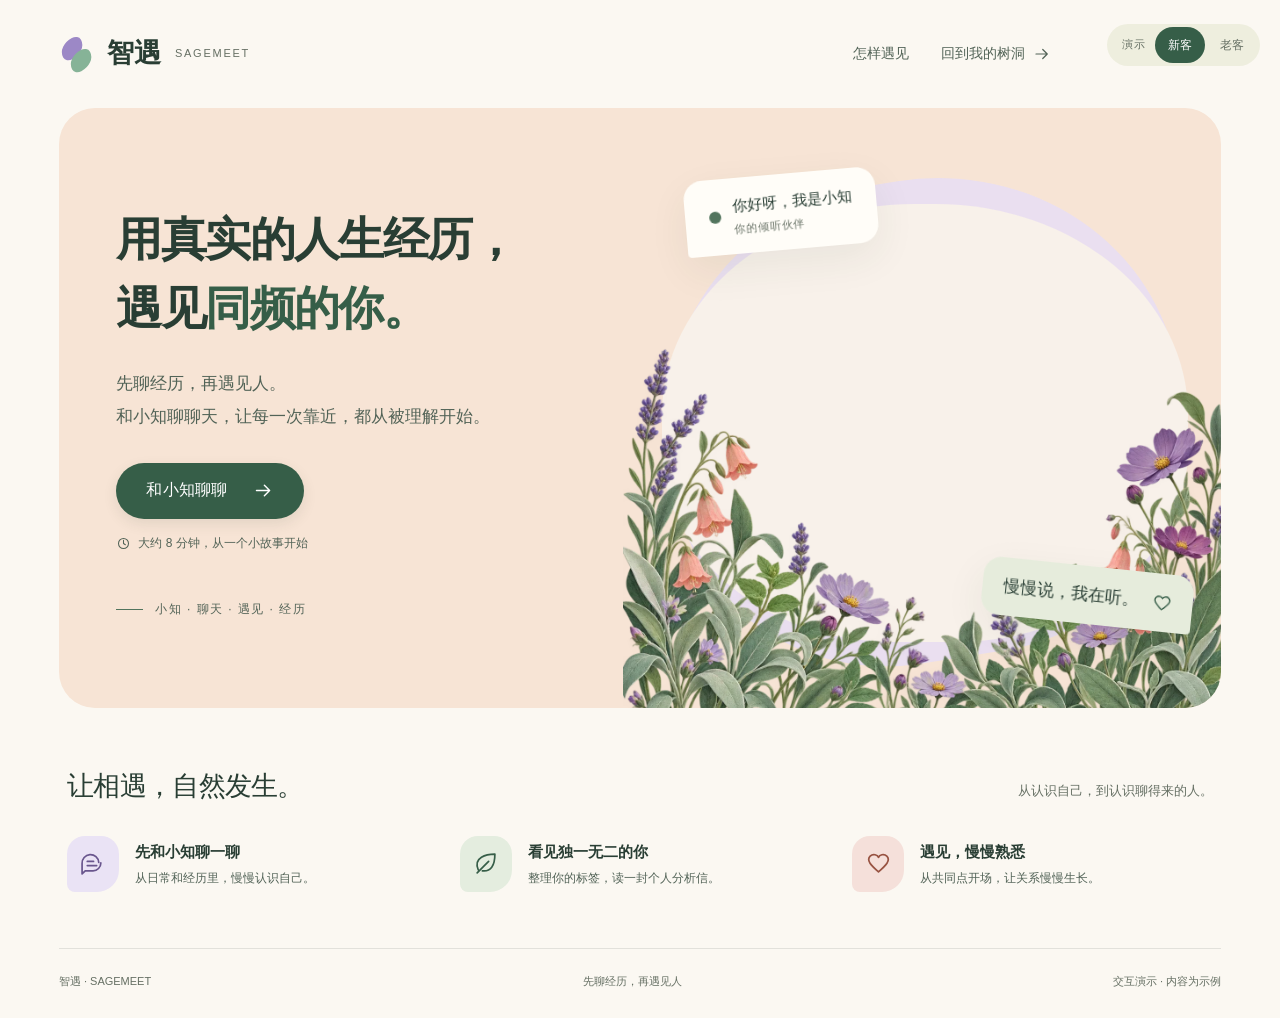
==== commit b27a4ddd: "Update index.html" ====
--- a/index.html
+++ b/index.html
@@ -3,7 +3,7 @@
 <head>
   <meta charset="utf-8">
   <meta name="viewport" content="width=device-width,initial-scale=1,viewport-fit=cover">
-  <meta name="theme-color" content="#fbf8f2">
+  <meta name="theme-color" content="#f6f1ea">
   <meta name="description" content="Sagemeet 智遇 — 用真实的人生经历，遇见同频的你。">
   <title>Sagemeet 智遇</title>
   <link rel="preconnect" href="https://fonts.googleapis.com">
@@ -12,7 +12,7 @@
   <link rel="stylesheet" href="design-tokens.css">
   <link rel="stylesheet" href="style.css">
   <link rel="stylesheet" href="motion.css">
-  <link rel="stylesheet" href="garden.css">
+  <link rel="stylesheet" href="welcome.css">
 </head>
 <body>
   <div class="atmosphere" aria-hidden="true"></div>
--- a/style.css
+++ b/style.css
@@ -3,10 +3,10 @@
 html,body{
   margin:0;min-height:100%;
   background:var(--paper);color:var(--ink);
-  font-family:var(--font-ui);font-size:15px;line-height:1.65;
+  font-family:var(--font-ui);font-size:15px;line-height:1.55;
   -webkit-font-smoothing:antialiased;text-rendering:optimizeLegibility;
 }
-button,input,textarea{font:inherit;color:inherit}
+button,input{font:inherit;color:inherit}
 button{cursor:pointer;border:0;background:none}
 a{color:inherit;text-decoration:none}
 img{display:block;max-width:100%}
@@ -32,13 +32,13 @@
   display:inline-flex;align-items:center;justify-content:center;gap:8px;
   min-height:50px;padding:0 28px;
   border-radius:var(--r-pill);
-  background:var(--sage-deep);color:#fff;
+  background:var(--ink);color:#fff;
   font-size:15px;font-weight:500;letter-spacing:.01em;
   transition:transform .2s ease, background .2s ease, box-shadow .2s ease;
   box-shadow:var(--shadow-btn);
   white-space:nowrap;
 }
-.btn:hover{transform:translateY(-2px);background:#294c38}
+.btn:hover{transform:translateY(-1px);background:#1a1512}
 .btn:active{transform:translateY(0)}
 .btn.secondary{
   background:var(--glass-strong);
@@ -59,25 +59,30 @@
 
 /* ——— Mark ——— */
 .mark{
-  width:56px;height:56px;border-radius:12px;
-  background:transparent;
+  width:56px;height:56px;border-radius:50%;
+  background:var(--blush);
   position:relative;display:inline-block;flex-shrink:0;
   box-shadow:var(--shadow-card);
 }
-.mark{box-shadow:none;background:transparent}
-.mark::before,.mark::after{content:"";position:absolute;width:68%;height:52%;border-radius:70% 30% 70% 30%}
-.mark::before{left:4%;top:7%;background:#9c88c6;transform:rotate(-28deg)}
-.mark::after{right:3%;bottom:7%;background:#86b397;transform:rotate(-28deg)}
-.mark-sm{width:30px;height:30px}
+.mark::before,.mark::after{
+  content:"";position:absolute;width:26px;height:26px;border-radius:50%;
+  top:50%;transform:translateY(-50%);
+}
+.mark::before{left:10px;background:var(--terracotta);opacity:.92}
+.mark::after{right:10px;background:var(--olive);opacity:.88}
+.mark-sm{width:28px;height:28px}
+.mark-sm::before,.mark-sm::after{width:13px;height:13px}
+.mark-sm::before{left:5px}
+.mark-sm::after{right:5px}
 
 /* ——— Demo mode toggle ——— */
 .mode-toggle{
-  position:fixed;top:24px;right:20px;z-index:90;
+  position:fixed;top:14px;right:14px;z-index:90;
   display:flex;align-items:center;gap:2px;
   padding:4px;
   border-radius:var(--r-pill);
-  background:#eeeede;
-  backdrop-filter:none;-webkit-backdrop-filter:none;
+  background:var(--glass-strong);
+  backdrop-filter:blur(16px);-webkit-backdrop-filter:blur(16px);
   box-shadow:var(--glass-inner), var(--shadow-card);
   border:1px solid var(--glass-rim);
 }
@@ -86,12 +91,12 @@
   letter-spacing:.04em;white-space:nowrap;
 }
 .mode-toggle button{
-  min-height:36px;padding:7px 13px;border-radius:var(--r-pill);
+  padding:7px 14px;border-radius:var(--r-pill);
   font-size:12px;font-weight:500;color:var(--ink-mute);
   transition:background .2s,color .2s;
 }
 .mode-toggle button.on{
-  background:var(--sage-deep);color:#fff;
+  background:var(--ink);color:#fff;
   box-shadow:0 2px 8px rgba(40,24,16,.16);
 }
 
@@ -99,11 +104,11 @@
 .chrome{
   position:sticky;top:0;z-index:40;
   display:flex;align-items:center;gap:16px;
-  min-height:var(--chrome-h);padding-right:200px;
-  padding:14px 200px 14px var(--page-pad);
-  background:rgba(251,248,242,.95);
-  backdrop-filter:blur(12px);
-  -webkit-backdrop-filter:blur(12px);
+  min-height:var(--chrome-h);
+  padding:10px var(--page-pad);
+  background:rgba(246,241,234,.78);
+  backdrop-filter:blur(18px) saturate(1.15);
+  -webkit-backdrop-filter:blur(18px) saturate(1.15);
   box-shadow:0 1px 0 rgba(255,255,255,.5);
 }
 .brand-lockup{
@@ -124,7 +129,7 @@
   font-size:13px;color:var(--ink-mute);font-weight:400;white-space:nowrap;
   transition:background .2s,color .2s;
 }
-.chapter-nav button.on{background:var(--sage-deep);color:#fff;font-weight:500}
+.chapter-nav button.on{background:var(--ink);color:#fff;font-weight:500}
 .chapter-nav button:not(.on):hover{color:var(--ink)}
 .chrome-right{flex-shrink:0}
 .chrome-right .cap{
@@ -137,7 +142,7 @@
   .chrome{justify-content:space-between}
   .brand-lockup small{display:none}
   /* fixed demo toggle is ~161px wide at top-right */
-  .chrome .chrome-right{margin-right:0}
+  .chrome .chrome-right{margin-right:168px}
 }
 
 /* ——— Returning: Web top nav / mobile bottom tab bar ——— */
@@ -160,7 +165,7 @@
 }
 .tabbar button .tab-ico{font-size:18px;line-height:1;opacity:.7}
 .tabbar button.on{
-  background:var(--sage-deep);color:#fff;
+  background:var(--ink);color:#fff;
   box-shadow:0 4px 14px rgba(40,24,16,.18);
 }
 .tabbar button.on .tab-ico{opacity:1}
@@ -170,7 +175,7 @@
   padding-bottom:48px;
 }
 .returning-chrome{justify-content:space-between}
-.returning-chrome .chrome-right{margin-right:0} /* clear demo mode-toggle */
+.returning-chrome .chrome-right{margin-right:168px} /* clear demo mode-toggle */
 @media (max-width:860px){
   .tabbar{display:flex}
   .returning-pad{padding-bottom:calc(var(--tabbar-h) + 36px)}
@@ -184,6 +189,28 @@
   font-size:11px;font-weight:600;color:#fff;
   background:var(--ink);
 }
+
+/* ——— Splash: see welcome.css ——— */
+.splash-band{padding:0 var(--page-pad) 80px;max-width:var(--page-max);margin:0 auto}
+.band-photo{
+  position:relative;border-radius:var(--r-card-lg);overflow:hidden;
+  aspect-ratio:16/9;max-height:420px;
+  box-shadow:var(--shadow-soft);
+}
+.band-photo img{width:100%;height:100%;object-fit:cover}
+.band-photo .band-copy{
+  position:absolute;left:0;right:0;bottom:0;
+  padding:48px 36px 32px;
+  background:linear-gradient(transparent,rgba(40,24,16,.72));
+  color:#fff;text-align:left;
+}
+.band-photo .band-copy h2{
+  font-family:var(--font-display);font-size:clamp(28px,4vw,40px);
+  font-weight:500;letter-spacing:-.02em;line-height:1.2;margin:0 0 8px;
+}
+.band-photo .band-copy p{margin:0;opacity:.85;font-size:15px;max-width:28em}
+.splash-end{text-align:center;padding:48px 24px 96px}
+.splash-end .lede{margin:0 auto 24px}
 
 /* ——— Meet row / virtual cards ——— */
 .meet-row{padding:64px 0 24px;max-width:var(--page-max);margin:0 auto}
@@ -215,9 +242,9 @@
   box-shadow:var(--inset-ring);
   backdrop-filter:none;-webkit-backdrop-filter:none;
 }
-.profile-card .option:hover{transform:none;background:var(--sage-wash);box-shadow:var(--inset-ring)}
+.profile-card .option:hover{transform:none;background:rgba(248,224,216,.85);box-shadow:var(--inset-ring)}
 .profile-card .option.selected,.profile-card .option.selected:hover{
-  background:var(--sage-wash);box-shadow:inset 0 0 0 2px var(--sage);
+  background:var(--inset-bg);box-shadow:inset 0 0 0 2px var(--terracotta);
 }
 @media (min-width:761px){.profile-card > .moods{grid-template-columns:repeat(2,minmax(0,1fr))}}
 /* single-choice chip rows stay on one line on phones */
@@ -250,7 +277,7 @@
   transition:background .2s,color .2s,box-shadow .2s;
 }
 .chip:hover{background:#fff}
-.chip.selected{background:var(--sage-deep);color:#fff;border-color:var(--ink);box-shadow:var(--shadow-btn)}
+.chip.selected{background:var(--ink);color:#fff;border-color:var(--ink);box-shadow:var(--shadow-btn)}
 .chip.interest.selected{background:var(--sage);color:#fff;border-color:var(--sage);box-shadow:0 4px 14px rgba(94,122,104,.25)}
 
 .moods{display:flex;flex-direction:column;gap:var(--gap)}
@@ -348,7 +375,7 @@
 }
 .bubble{
   max-width:78%;padding:12px 16px;border-radius:var(--r-inset);
-  font-size:14.5px;line-height:1.8;margin:0;
+  font-size:14.5px;line-height:1.55;margin:0;
 }
 .bubble.agent,.bubble.them{
   align-self:flex-start;
@@ -357,7 +384,7 @@
   color:var(--ink);border-bottom-left-radius:6px;
 }
 .bubble.me{
-  align-self:flex-end;background:var(--sage-deep);color:#fff;
+  align-self:flex-end;background:var(--ink);color:#fff;
   border-bottom-right-radius:6px;
   box-shadow:0 1px 2px rgba(40,24,16,.08);
 }
@@ -409,9 +436,9 @@
   text-align:center;
 }
 .unlock b{display:block;font-size:13px;margin-bottom:8px;font-weight:500}
-.unlock p{margin:0;
+.unlock button{
   padding:8px 16px;border-radius:var(--r-pill);
-  background:var(--sage-deep);color:#fff;font-size:13px;
+  background:var(--ink);color:#fff;font-size:13px;
 }
 
 /* ——— Tags ——— */
@@ -457,7 +484,7 @@
   border:1.5px dashed rgba(40,32,24,.16);
 }
 #newtag input{flex:1;min-width:0;min-height:44px;padding:0;border:0;outline:none;background:transparent}
-#newtag button{width:44px;height:44px;border-radius:50%;background:var(--sage-deep);color:#fff;flex-shrink:0}
+#newtag button{width:44px;height:44px;border-radius:50%;background:var(--ink);color:#fff;flex-shrink:0}
 .page-cta{display:flex;flex-wrap:wrap;gap:10px;margin-top:28px}
 
 /* ——— Report ——— */
@@ -537,7 +564,7 @@
 .pull-quote{
   font-family:var(--font-display);font-size:20px;font-weight:500;
   letter-spacing:-.01em;line-height:1.45;color:var(--ink);
-  border-left:1px solid var(--terracotta);padding-left:16px;margin:20px 0 !important;
+  border-left:3px solid var(--terracotta);padding-left:16px;margin:20px 0 !important;
 }
 .report-card > .pull-quote{color:var(--ink)}
 .num-list{list-style:none;padding:0;margin:0;display:flex;flex-direction:column;gap:14px}
@@ -667,13 +694,13 @@
   font-size:13px !important;padding:6px 12px !important;margin:0 !important;
 }
 .photo-card .hero-copy{
-  position:absolute;left:0;right:0;bottom:0;padding:24px;z-index:2;color:var(--ink);background:linear-gradient(transparent,#fffaf2 30%);
+  position:absolute;left:0;right:0;bottom:0;padding:28px 24px;z-index:2;color:var(--ink);
 }
 .photo-card .hero-copy h2{
   font-family:var(--font-display);font-size:40px;font-weight:500;
   letter-spacing:-.03em;margin:0 0 8px;line-height:1.05;
 }
-.photo-card .hero-copy p{display:none} /* The same introduction is readable in the adjacent note. */
+.photo-card .hero-copy p{margin:0;font-size:14px;color:var(--ink-soft);line-height:1.5}
 
 /* Heat glass tile */
 .heat-tile{
@@ -798,7 +825,7 @@
 .insight-list article b{display:block;font-size:13px;margin-bottom:4px;color:var(--terracotta-deep)}
 .insight-list article p{margin:0;font-size:13px;color:var(--ink-soft)}
 .insight-list article[data-a]{cursor:pointer;transition:background .18s}
-.insight-list article[data-a]:hover{background:var(--sage-wash)}
+.insight-list article[data-a]:hover{background:rgba(248,224,216,.85)}
 
 /* ——— Fake call UI ——— */
 .call-screen{
@@ -897,7 +924,7 @@
 /* ——— Chat multi-friend shell (v0.5.2) ——— */
 .chat-shell{
   display:grid;
-  grid-template-columns:220px minmax(0,1fr) 220px;
+  grid-template-columns:260px minmax(0,1fr) 280px;
   gap:var(--gap);
   max-width:var(--page-max);margin:0 auto;
   padding:var(--page-pad-y) var(--page-pad) 40px;
@@ -935,9 +962,9 @@
   transform:translateY(-1px);
 }
 .chat-friend.is-active{
-  background:var(--sage-wash);
-  border-color:transparent;
-  box-shadow:none;
+  background:var(--blush-soft);
+  border-color:rgba(216,104,72,.22);
+  box-shadow:var(--glass-inner), 0 0 0 1px rgba(216,104,72,.12), var(--shadow-card);
 }
 .chat-friend-copy{flex:1;min-width:0}
 .chat-friend-copy b{
@@ -969,7 +996,7 @@
 }
 .chat-pill .friend-avatar{width:28px!important;height:28px!important}
 .chat-pill.is-active{
-  background:var(--sage-deep);color:#fff;border-color:var(--ink);
+  background:var(--ink);color:#fff;border-color:var(--ink);
   box-shadow:var(--shadow-btn);
 }
 .chat-shell .conversation{min-height:520px}
@@ -1011,36 +1038,39 @@
 .chat-pin-badge{
   position:absolute;top:8px;right:10px;
   font-size:10px;letter-spacing:.04em;color:var(--terracotta);
-  background:var(--sage-wash);padding:2px 6px;border-radius:var(--r-pill);
+  background:rgba(248,224,216,.85);padding:2px 6px;border-radius:var(--r-pill);
 }
 #chat .composer-call{
-  display:inline-flex;align-items:center;justify-content:center;
-  padding:0;width:40px;height:40px;border-radius:50%;
-  background:linear-gradient(135deg,var(--blush-soft),rgba(248,224,216,.55));
-  box-shadow:var(--glass-inner), 0 0 0 1px rgba(216,104,72,.2);
-  font-size:12px;font-weight:500;color:var(--ink);white-space:nowrap;flex-shrink:0;
-}
-#chat .composer-call-ico{font-size:14px;line-height:1;display:inline-flex}
+  display:inline-flex;align-items:center;justify-content:center;gap:8px;
+  height:44px;padding:0 18px;border-radius:var(--r-inset);
+  background:var(--blush-soft);
+  box-shadow:inset 0 0 0 1px rgba(216,104,72,.45);
+  font-size:16px;font-weight:600;color:var(--terracotta);white-space:nowrap;flex-shrink:0;
+  transition:background .2s;
+}
+#chat .composer-call:hover{background:var(--blush)}
+#chat .composer-call-ico{font-size:18px;line-height:1;display:inline-flex}
 .ico-svg{width:1em;height:1em;display:inline-block;vertical-align:-.125em;flex-shrink:0}
 #chat button[data-a="voice"]{font-size:18px}
 .bubble .ico-svg{width:.9em;height:.9em;margin-right:2px}
-.ico-send{
-  width:18px;height:18px;display:block;margin:auto;background:currentColor;
-  -webkit-mask:url(assets/icons/send.png) center/contain no-repeat;
-  mask:url(assets/icons/send.png) center/contain no-repeat;
-}
 /* handset laid flat = universal "hang up" glyph */
 .ico-hang{display:inline-flex;transform:rotate(135deg)}
-/* the send button IS the paper-plane shape: no circle behind it */
 #chat .composer-send,
-#chat button[type=submit],
-#chat button[type=submit].composer-send{
-  width:40px;height:40px;border-radius:0;padding:0;
-  background:transparent;color:var(--ink);flex-shrink:0;
-  box-shadow:none;transition:color .2s, transform .2s;
-}
-#chat button[type=submit] .ico-send{width:32px;height:32px}
-#chat button[type=submit]:hover{color:var(--terracotta);transform:translate(-1px,-1px)}
+#chat button[type=submit]{
+  display:inline-flex;align-items:center;justify-content:center;gap:8px;
+  height:44px;padding:0 20px;border-radius:var(--r-inset);
+  background:var(--terracotta);color:#fff;flex-shrink:0;
+  font-size:16px;font-weight:600;white-space:nowrap;
+  box-shadow:0 4px 14px rgba(216,104,72,.28);transition:background .2s, transform .2s;
+}
+#chat .composer-send .ico-svg{font-size:18px}
+#chat .composer-send:hover{background:var(--terracotta-deep);transform:translateY(-1px)}
+/* phones: the labelled buttons leave no room for typing, so the input takes its own row */
+@media (max-width:480px){
+  #chat{flex-wrap:wrap;row-gap:4px}
+  #chat input{order:-1;flex:1 0 100%;min-height:44px;padding:0 10px}
+  #chat .composer-call,#chat button[data-a=voice] + .composer-send{margin-left:auto}
+}
 .treehole,.treehole-compose{
   max-width:var(--page-max);margin:0 auto;
   padding:var(--page-pad-y) var(--page-pad) calc(var(--footer-h) + 32px);
@@ -1108,128 +1138,6 @@
   box-shadow:var(--inset-ring);
   backdrop-filter:none;-webkit-backdrop-filter:none;
 }
-.jingli-grid .option:hover{background:var(--sage-wash);box-shadow:var(--inset-ring)}
+.jingli-grid .option:hover{background:rgba(248,224,216,.85);box-shadow:var(--inset-ring)}
 .jingli-grid .option b{margin-bottom:0;font-size:14px}
 .jingli-grid .option small{font-size:11px;line-height:1.35}
-
-/* Shared polish: readable controls, clear navigation, quiet surfaces. */
-::selection{background:#d8cbe9;color:#293e34}
-:focus-visible{outline:3px solid var(--lavender-deep);outline-offset:4px}
-html{scrollbar-color:#a5b6a2 var(--paper);scroll-padding-top:100px}
-input,textarea{caret-color:var(--sage-deep)}
-input::placeholder,textarea::placeholder{color:var(--ink-mute);opacity:1}
-h1,h2,h3{text-wrap:balance}
-button:disabled{opacity:.5;cursor:not-allowed;transform:none}
-.chapter-nav button{min-height:44px}
-.chapter-nav button.completed{background:var(--sage-wash);color:var(--sage-deep)}
-.chapter-nav button:not(.on):hover{background:var(--sage-wash)}
-.link{color:var(--sage-deep);min-height:40px}
-.mode-toggle{box-shadow:none;border:0;padding:3px}
-.mode-toggle button.on{box-shadow:none}
-.tabbar{background:var(--cream);box-shadow:0 6px 24px rgba(41,62,52,.13)}
-.tabbar .ui-icon{width:21px;height:21px}
-.tabbar button{min-height:56px;gap:5px}
-.chapter-nav{min-width:0}
-.brand-lockup small{letter-spacing:.12em}
-.onboard-head{position:relative;padding:14px 0 4px}
-.onboard-head h1,.content h1,.report-open h1,.match-head h1{line-height:1.4}
-.onboard-shell>.card-grid{margin-top:30px}
-.onboard-shell .profile-card:nth-child(1){background:#edf1e5}
-.onboard-shell .profile-card:nth-child(2){background:#eee7f4}
-.onboard-shell .profile-card:nth-child(3){background:#f7eade}
-.onboard-shell .profile-card>.moods .option{background:#fffaf4}
-.onboard-shell .profile-card>.moods .option.selected{background:#e3ecdb}
-.onboard-shell .profile-card .meta{margin-bottom:18px}
-.chip{background:#fffdf8;box-shadow:none;border:1px solid rgba(54,94,72,.15)}
-.chip.selected{background:var(--sage-deep);border-color:var(--sage-deep);box-shadow:none}
-.page-cta{gap:12px}
-.profile-card .option:hover{background:#f0f4e9}
-.taggrid article:nth-child(4n+1){background:#e9eedf}
-.taggrid article:nth-child(4n+2){background:#eee7f4}
-.taggrid article:nth-child(4n+3){background:#f8e7db}
-.taggrid article:nth-child(4n){background:#f4edce}
-.report-letter .report-card:nth-child(1){background:#eaf0e2}
-.report-letter .report-card:nth-child(2){background:#f6e9dc}
-.report-letter .report-card:nth-child(3){background:#eee7f4}
-.report-letter .report-card:nth-child(4){background:#f4efdb}
-.report-card p{line-height:1.9}
-.pull-quote{font-size:18px}
-.bubble.agent{background:var(--lavender);color:#40364e;box-shadow:none}
-.bubble.them{background:#eff1e5;box-shadow:none}
-.bubble.me{background:var(--sage-deep);color:#fff}
-.bubble{overflow-wrap:anywhere}
-.suggest button{border:1px solid #ded9e7;background:#fffdf9;min-height:40px}
-.suggest button:hover{background:var(--lavender)}
-.layout>.side{background:#eaf0e2;align-self:start;min-height:290px}
-.side-foot{padding-top:32px}
-.conversation{border:1px solid var(--divider)}
-#chat{box-shadow:none;border:1px solid #d5ddcf;padding:6px;background:#fffdf9}
-#chat:focus-within{border-color:var(--sage);outline:2px solid #dfe8d7;outline-offset:2px}
-#chat input:focus-visible{outline:none}
-#chat button{min-height:44px;min-width:44px}
-#chat .composer-call{background:var(--lavender);box-shadow:none;color:var(--lavender-deep)}
-#chat .composer-send,#chat button[type=submit],#chat button[type=submit].composer-send{background:var(--sage-deep);color:#fff;border-radius:14px}
-#chat button[type=submit] .ico-send{width:22px;height:22px}
-#chat button[type=submit]:hover{background:#294c38;color:#fff}
-.friendhead{background:#fffdf9;min-height:83px}
-.friendhead b{font-family:var(--font-ui);font-weight:600}
-.chat-rail{background:#f0f1e7}
-.chat-shell .chat-rail,.chat-shell .chat-side{height:min(700px,calc(100dvh - 140px));min-height:520px}
-.chat-friend-copy b{font-family:var(--font-ui)}
-.chat-friend.is-active{background:#dfe9d6}
-.chat-side{background:#f0f1e7}
-.chat-shell:has(.chat-friend-pin.is-active) .chat-side{background:var(--lavender)}
-.chat-shell .conversation,.layout .conversation{height:min(700px,calc(100dvh - 140px));min-height:520px}
-.messages{overscroll-behavior:contain}
-.treehole-entries p,.taggrid p{overflow-wrap:anywhere}
-.field:focus{box-shadow:inset 0 0 0 2px var(--sage)}
-.match-note{background:#e9eedf;box-shadow:none}
-.match-note::before{display:none}
-.note-score-num{color:var(--sage-deep)}
-.shared-block{background:#fffaf1;box-shadow:none}
-.note-actions .btn{width:100%}
-.modal{max-height:calc(100dvh - 48px);overflow-y:auto}
-.modal > button[data-a=close]{width:44px;height:44px}
-@media(min-width:861px) and (max-width:1150px){
- .chrome{flex-wrap:wrap;padding-right:200px}
- .chapter-nav{order:3;flex-basis:100%;justify-content:flex-start}
- .chrome-right{margin-left:auto}
-}
-@media(max-width:860px){
- :root{--chrome-h:76px;--page-pad-y:26px;--gap:16px}
- .chrome{padding:18px 185px 18px 20px;min-height:76px;flex-wrap:wrap;gap:8px}
- .brand-lockup{font-size:19px}
- .chrome-right .cap{padding:8px;font-size:12px}
- .mode-toggle{top:21px;right:14px}
- .mode-toggle span{padding:0 4px;font-size:10px}
- .mode-toggle button{padding:6px 11px;font-size:11px}
- .chrome:not(.returning-chrome){padding-right:180px}
- .chrome:not(.returning-chrome) .chrome-right{display:none}
- .chrome:not(.returning-chrome) .chapter-nav{display:flex;order:3;flex-basis:calc(100% + 160px);margin-right:-160px;justify-content:flex-start;padding-top:8px}
- .chapter-nav button{font-size:11px;padding:7px 12px;min-height:36px}
- .returning-chrome .chrome-right{margin:0}
- .returning-chrome{padding-right:180px}
- .returning-chrome .brand-lockup{gap:6px}
- .returning-chrome .brand-lockup .mark{width:24px;height:24px}
- .tabbar{bottom:max(12px,env(safe-area-inset-bottom));border-radius:24px;padding:5px}
- .tabbar button{border-radius:19px;font-size:11px}
- .returning-pad{padding-bottom:calc(100px + env(safe-area-inset-bottom))}
- .layout>.side{min-height:0}
- .chat-shell .conversation,.layout .conversation{height:calc(100svh - 210px);min-height:480px}
- .bubble{max-width:88%}
- .conversation .messages{padding:20px 16px}
- .friendhead{padding:16px 20px}
- .suggest{padding:0 16px 12px;gap:6px}
- .suggest button{font-size:12px;padding:7px 10px}
- .chat-shell .chat-rail,.chat-shell .chat-side{height:auto;min-height:0}
- .chat-side{padding-bottom:24px}
- .garden-header{margin-bottom:20px}
-}
-@media(max-width:390px){
- .returning-chrome .chrome-right .me-entry{font-size:0;gap:0;padding:4px}
- .returning-chrome{padding-right:170px}
- #chat{gap:1px;margin:0 8px 8px;padding:4px}
- #chat button{width:36px;min-width:36px;height:44px}
- #chat input{font-size:13px;padding:0 4px}
- .onboard-head h1{font-size:27px}
-}
--- a/welcome.css
+++ b/welcome.css
@@ -0,0 +1,129 @@
+/* Homepage (welcome) — ported from the garden version. Its botanical palette
+   is scoped to .welcome-page so the rest of the app keeps its own tokens. */
+.welcome-page{
+  --peach:#f7e4d5;--blush:#f5e0da;--sage-wash:#e4eddf;--cream:#fffdf8;
+  --lavender:#eae3f5;--lavender-deep:#69568d;
+  --ink:#293e34;--ink-soft:#526357;--ink-mute:#667064;
+  --sage:#52745d;--sage-deep:#365e48;
+  --shadow-soft:0 14px 40px rgba(48,68,49,.07);
+  --divider:rgba(41,62,52,.12);
+  color:var(--ink);
+}
+html:has(.welcome-page),body:has(.welcome-page){background:#fbf8f2}
+body:has(.welcome-page) .atmosphere{display:none}
+.welcome-page .btn{background:var(--sage-deep);color:#fff;box-shadow:0 5px 14px rgba(48,68,49,.10)}
+.welcome-page .btn:hover{transform:translateY(-2px);background:#294c38}
+.welcome-page .brand-lockup{color:var(--ink)}
+.welcome-page .mark{border-radius:12px;background:transparent;box-shadow:none}
+.welcome-page .mark::before,.welcome-page .mark::after{width:68%;height:52%;border-radius:70% 30% 70% 30%;top:auto;opacity:1}
+.welcome-page .mark::before{left:4%;top:7%;background:#9c88c6;transform:rotate(-28deg)}
+.welcome-page .mark::after{left:auto;right:3%;bottom:7%;background:#86b397;transform:rotate(-28deg)}
+body:has(.welcome-page) .mode-toggle{top:24px;right:20px;padding:3px;background:#eeeede;border:0;box-shadow:none;backdrop-filter:none;-webkit-backdrop-filter:none}
+body:has(.welcome-page) .mode-toggle span{color:#667064}
+body:has(.welcome-page) .mode-toggle button{min-height:36px;padding:7px 13px;color:#667064}
+body:has(.welcome-page) .mode-toggle button.on{background:#365e48;color:#fff;box-shadow:none}
+@media(max-width:860px){
+  body:has(.welcome-page) .mode-toggle{top:21px;right:14px}
+  body:has(.welcome-page) .mode-toggle span{padding:0 4px;font-size:10px}
+  body:has(.welcome-page) .mode-toggle button{padding:6px 11px;font-size:11px}
+}
+.ui-icon{display:inline-block;flex-shrink:0;vertical-align:middle}
+.welcome-page{max-width:1440px;margin:auto;padding:0 clamp(20px,4.6vw,72px)}
+.welcome-header{height:108px;display:flex;align-items:center;justify-content:space-between;gap:24px;padding-right:170px}
+.welcome-header .brand-lockup{font-size:27px;font-weight:600;gap:12px}
+.welcome-header .mark{width:36px;height:36px}
+.welcome-header .brand-lockup small{font-size:11px;letter-spacing:.16em}
+.welcome-nav{display:flex;align-items:center;gap:32px;font-size:14px;color:var(--ink-soft)}
+.welcome-nav a,.welcome-nav button{padding:12px 0;white-space:nowrap}
+.welcome-nav button{display:flex;align-items:center;gap:8px}
+.welcome-nav .ui-icon{width:18px;height:18px}
+.welcome-hero{position:relative;display:grid;grid-template-columns:1.08fr 1fr;min-height:600px;border-radius:36px;background:var(--peach);overflow:hidden}
+.welcome-copy{position:relative;z-index:2;padding:74px 0 66px clamp(32px,4.5vw,68px);align-self:center}
+.welcome-copy h1{font-family:var(--font-display);font-weight:600;font-size:clamp(32px,3.6vw,54px);line-height:1.5;letter-spacing:-.035em;margin:0 0 25px;white-space:nowrap}
+.welcome-copy h1 span{color:var(--sage-deep)}
+.welcome-intro{font-size:17px;line-height:1.9;color:var(--ink-soft);margin:0 0 30px}
+.welcome-cta{min-height:56px;gap:26px;padding:0 30px;font-size:16px}
+.welcome-cta .ui-icon{width:21px;height:21px;transition:transform .2s}
+.welcome-cta:hover .ui-icon{transform:translateX(4px)}
+.welcome-note{font-size:12px;color:var(--ink-soft);display:flex;align-items:center;gap:7px;margin:15px 0 0}
+.welcome-note .ui-icon{width:15px;height:15px}
+.welcome-detail{display:flex;gap:12px;align-items:center;margin-top:48px;font-size:12px;color:var(--ink-soft);letter-spacing:.12em}
+.detail-line{width:27px;height:1px;background:var(--sage)}
+.mobile-break{display:none}
+.welcome-art{position:relative;min-width:0;min-height:540px;isolation:isolate}
+.welcome-orbit{position:absolute;width:92%;height:80%;left:1%;top:12%;border-radius:48% 48% 42% 42%;background:#eadff0;transform:rotate(-9deg);z-index:-1}
+.welcome-art .sf-bg{position:absolute;left:0;top:16%;height:73%;width:94%;overflow:hidden;border-radius:48% 48% 44% 44%;background:#f8f1ea;z-index:0;pointer-events:none}
+.sf-bg video{width:100%;height:100%;object-fit:cover;object-position:center;display:block}
+.welcome-garden{position:absolute;width:110%;max-width:none;height:auto;left:-7%;bottom:-4%;z-index:1;pointer-events:none}
+.welcome-dialogue{position:absolute;top:11%;left:4%;z-index:2;display:flex;align-items:center;gap:12px;background:var(--cream);padding:16px 24px;border-radius:19px 19px 19px 4px;box-shadow:var(--shadow-soft);transform:rotate(-5deg);font-size:15px}
+.welcome-dialogue small{display:block;margin-top:4px;color:var(--ink-mute);font-size:11px;letter-spacing:.08em}
+.dialogue-dot{width:12px;height:12px;background:var(--sage);border-radius:50%}
+.welcome-caption{position:absolute;z-index:3;bottom:14%;right:5%;display:flex;align-items:center;gap:14px;padding:16px 21px;border-radius:18px 18px 4px 18px;background:#e6ecdc;transform:rotate(6deg);font-family:var(--font-display);font-size:17px;box-shadow:var(--shadow-soft)}
+.welcome-caption .ui-icon{width:19px;height:19px;color:var(--sage-deep)}
+.welcome-journey{padding:58px 8px 56px;scroll-margin-top:20px}
+.journey-heading{display:flex;justify-content:space-between;align-items:baseline;gap:16px;margin-bottom:28px}
+.journey-heading h2{font-family:var(--font-display);font-size:27px;letter-spacing:-.025em;font-weight:500;margin:0}
+.journey-heading p{font-size:13px;color:var(--ink-mute);margin:0}
+.journey-steps{display:grid;grid-template-columns:repeat(3,1fr);gap:32px;list-style:none;margin:0;padding:0}
+.journey-steps li{display:flex;align-items:center;gap:16px}
+.journey-icon{display:grid;place-items:center;width:52px;height:56px;border-radius:18px 18px 22px 8px;flex-shrink:0}
+.journey-icon .ui-icon{width:25px;height:25px}
+.journey-icon.lavender{background:var(--lavender);color:var(--lavender-deep)}
+.journey-icon.sage{background:var(--sage-wash);color:var(--sage-deep)}
+.journey-icon.peach{background:var(--blush);color:#985342}
+.journey-steps h3{font-size:15px;font-weight:600;margin:0 0 5px}
+.journey-steps p{font-size:12px;line-height:1.7;color:var(--ink-soft);margin:0}
+.welcome-footer{display:flex;align-items:center;gap:24px;justify-content:space-between;border-top:1px solid var(--divider);padding:24px 0 28px;font-size:11px;color:var(--ink-mute)}
+.welcome-footer small{font-size:11px}
+@media(min-width:701px) and (max-width:1100px){
+  .welcome-nav>a{display:none}
+  .welcome-header{padding-right:170px}
+  .welcome-copy{padding-left:32px;padding-top:52px;padding-bottom:52px}
+  .welcome-copy h1{font-size:clamp(29px,3.5vw,40px)}
+  .welcome-intro{font-size:15px}
+  .welcome-hero{min-height:540px}
+  .welcome-art{min-height:540px}
+  .welcome-dialogue{font-size:13px;padding:14px 16px;left:0;top:14%}
+  .welcome-caption{font-size:14px;right:1%;bottom:15%;gap:8px;padding:12px 16px}
+  .journey-steps{gap:18px}
+  .journey-steps li{gap:12px;align-items:flex-start}
+  .journey-steps h3{font-size:14px}
+  .journey-icon{width:44px;height:48px}
+}
+@media(max-width:700px){
+  .mobile-break{display:initial}
+  .welcome-page{padding:0 16px}
+  .welcome-header{height:88px;padding-right:0}
+  .welcome-header .brand-lockup{font-size:23px;gap:9px}
+  .welcome-header .brand-lockup small{display:none}
+  .welcome-header .mark{width:30px;height:30px}
+  .welcome-nav{display:none}
+  .welcome-hero{grid-template-columns:1fr;border-radius:28px;min-height:0}
+  .welcome-copy{padding:36px 26px 0;align-self:start}
+  .welcome-copy h1{font-size:clamp(26px,7.1vw,40px);line-height:1.5;margin-bottom:17px;letter-spacing:-.04em}
+  .welcome-intro{font-size:14px;line-height:1.85;margin-bottom:22px}
+  .welcome-cta{min-height:52px;padding:0 24px;font-size:15px;gap:24px}
+  .welcome-note{font-size:11px;margin-top:13px;gap:5px}
+  .welcome-note .ui-icon{width:14px;height:14px}
+  .welcome-detail{display:none}
+  .welcome-art{min-height:340px;height:85vw;max-height:430px;margin-top:8px}
+  .welcome-art .sf-bg{left:10%;width:81%;top:13%;height:82%}
+  .welcome-orbit{left:12%;width:79%;height:82%;top:9%}
+  .welcome-dialogue{top:8%;left:8%;padding:12px 17px;font-size:12px;gap:9px}
+  .welcome-dialogue small{font-size:10px;margin-top:2px}
+  .dialogue-dot{width:8px;height:8px}
+  .welcome-garden{width:106%;left:-2%;bottom:-7%}
+  .welcome-caption{font-size:13px;right:5%;bottom:17%;padding:12px 16px;gap:10px}
+  .welcome-journey{padding:38px 12px 34px}
+  .journey-heading{display:block;margin-bottom:24px}
+  .journey-heading h2{font-size:25px;margin-bottom:9px}
+  .journey-steps{grid-template-columns:1fr;gap:23px}
+  .journey-steps li{gap:17px}
+  .journey-steps p{font-size:12px}
+  .welcome-footer{flex-wrap:wrap;gap:10px;padding:20px 10px}
+  .welcome-footer small{width:100%;font-size:10px}
+}
+@media(prefers-reduced-motion:no-preference){
+  .welcome-dialogue{animation:greeting-in .7s cubic-bezier(.22,1,.36,1) both}
+  @keyframes greeting-in{from{transform:translateY(12px) rotate(-3deg)}to{transform:translateY(0) rotate(-5deg)}}
+}
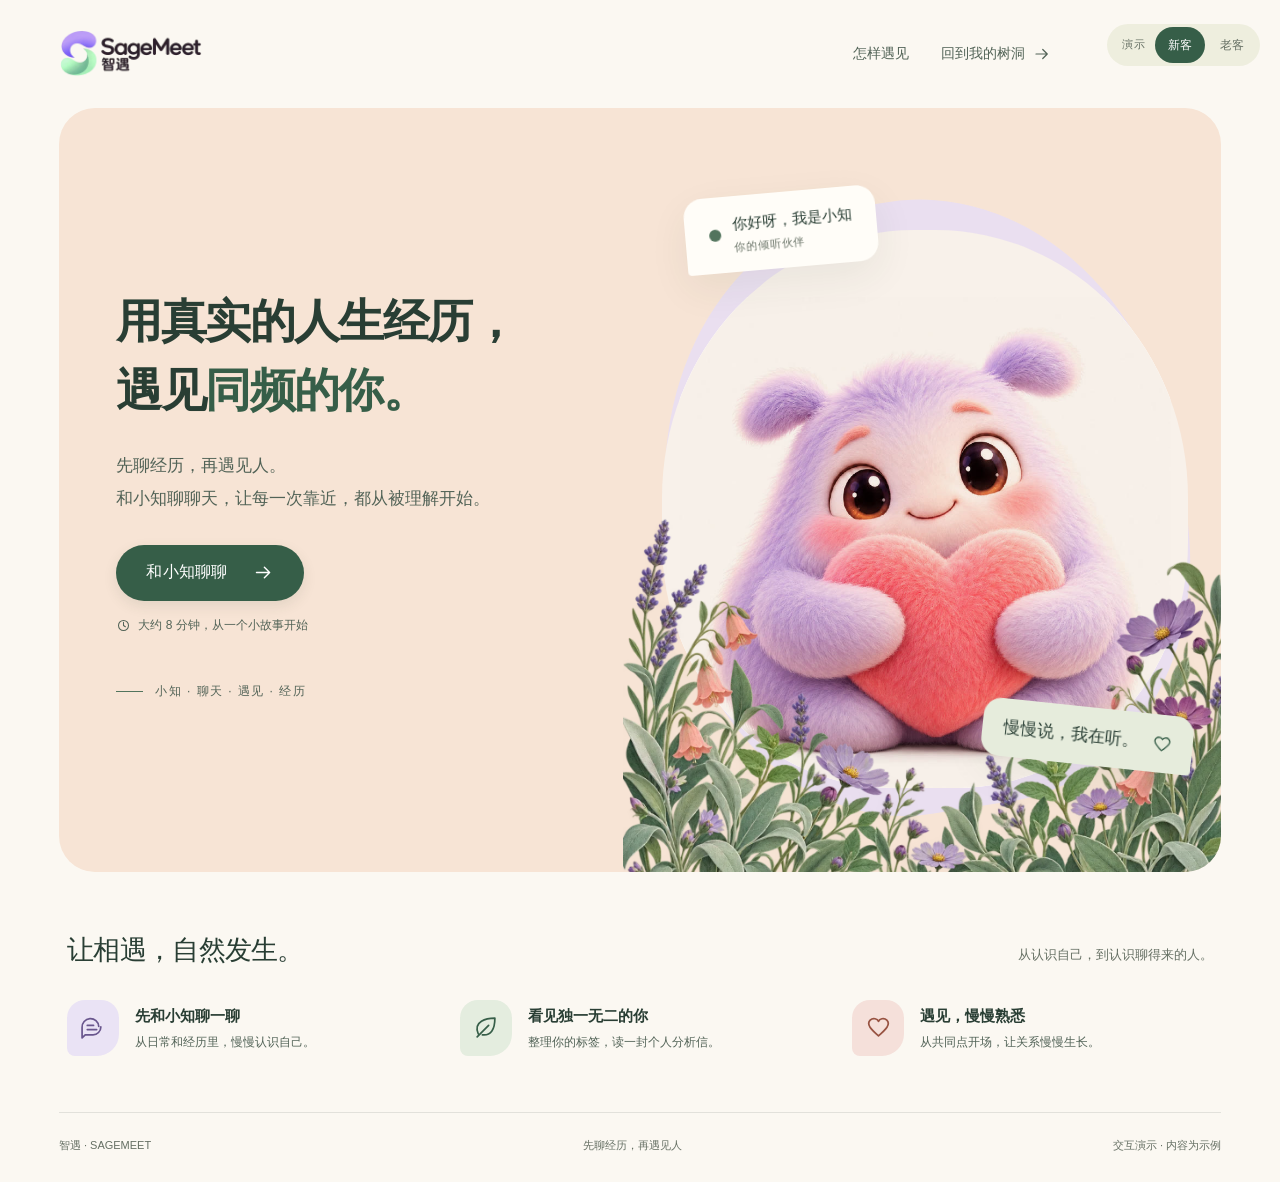
==== commit a1d99131: "Restore HD portraits and unify airplane window avatars" ====
--- a/index.html
+++ b/index.html
@@ -10,13 +10,13 @@
   <link rel="preconnect" href="https://fonts.gstatic.com" crossorigin>
   <link href="https://fonts.googleapis.com/css2?family=Noto+Sans+SC:wght@300;400;500;600&family=Noto+Serif+SC:wght@400;500;600;700&display=swap" rel="stylesheet" media="print" onload="this.media='all'">
   <link rel="stylesheet" href="design-tokens.css">
-  <link rel="stylesheet" href="style.css">
+  <link rel="stylesheet" href="style.css?v=20261024-hd">
   <link rel="stylesheet" href="motion.css">
   <link rel="stylesheet" href="welcome.css">
 </head>
 <body>
   <div class="atmosphere" aria-hidden="true"></div>
   <div id="app"></div>
-  <script src="app.js"></script>
+  <script src="app.js?v=20261024-hd"></script>
 </body>
 </html>
--- a/style.css
+++ b/style.css
@@ -426,7 +426,7 @@
   box-shadow:var(--shadow-card);
 }
 .friend-avatar img,.avatar-photo img{width:100%;height:100%;object-fit:cover}
-.friend-avatar .avatar-img{position:absolute;inset:0;object-position:50% 12%}
+.friend-avatar .avatar-img{position:absolute;inset:0;object-position:50% 30%}
 .friend-avatar .virt-mini{display:block;width:100%;height:100%}
 .call.mobile{display:none;margin:12px 16px 0;width:calc(100% - 32px)}
 @media (max-width:800px){.call.mobile{display:flex}.side .call{display:none}}
@@ -517,7 +517,7 @@
 }
 .plane::-webkit-scrollbar{display:none}
 .plane-scene{position:relative;min-width:760px}
-.plane-scene img{
+.plane-scene > .plane-art{
   display:block;width:100%;height:auto;
   /* blend the illustration's paper into the card surface above it */
   -webkit-mask-image:linear-gradient(to bottom,transparent,#000 10%);
@@ -537,6 +537,14 @@
 .plane-seat:nth-child(7){--cx:66.94%}
 .plane-seat:nth-child(8){--cx:78.56%}
 .plane-seat:nth-child(9){--cx:90.14%}
+.plane-portrait{
+  position:absolute;inset:15% 10% 7%;overflow:hidden;
+  border-radius:38% 38% 35% 35% / 24% 24% 24% 24%;
+  background:#fbeee7;pointer-events:none;
+}
+.plane-portrait img{
+  display:block;width:100%;height:100%;object-fit:cover;object-position:50% 30%;
+}
 .plane-seat:hover,.plane-seat:focus-visible{outline:none;box-shadow:0 0 0 3px rgba(216,104,72,.45)}
 .plane-pct{
   position:absolute;z-index:2;top:-10px;right:-16px;
@@ -612,7 +620,7 @@
 .portrait-frame .virt-scene{position:absolute;inset:0;width:100%;height:100%}
 .portrait-frame img{
   position:absolute;inset:0;width:100%;height:100%;
-  object-fit:cover;object-position:50% 12%;
+  object-fit:cover;object-position:50% 30%;
 }
 .photo-card .scrim{
   position:absolute;inset:0;
@@ -1141,3 +1149,5 @@
 .jingli-grid .option:hover{background:rgba(248,224,216,.85);box-shadow:var(--inset-ring)}
 .jingli-grid .option b{margin-bottom:0;font-size:14px}
 .jingli-grid .option small{font-size:11px;line-height:1.35}
+.chrome-logo{display:block;height:38px;width:auto}
+@media (max-width:860px){.chrome-logo{height:32px}}
--- a/welcome.css
+++ b/welcome.css
@@ -8,16 +8,15 @@
   --shadow-soft:0 14px 40px rgba(48,68,49,.07);
   --divider:rgba(41,62,52,.12);
   color:var(--ink);
+  /* #app is its own stacking context, so blend-mode images need a painted backdrop here */
+  background:#fbf8f2;
 }
 html:has(.welcome-page),body:has(.welcome-page){background:#fbf8f2}
 body:has(.welcome-page) .atmosphere{display:none}
 .welcome-page .btn{background:var(--sage-deep);color:#fff;box-shadow:0 5px 14px rgba(48,68,49,.10)}
 .welcome-page .btn:hover{transform:translateY(-2px);background:#294c38}
 .welcome-page .brand-lockup{color:var(--ink)}
-.welcome-page .mark{border-radius:12px;background:transparent;box-shadow:none}
-.welcome-page .mark::before,.welcome-page .mark::after{width:68%;height:52%;border-radius:70% 30% 70% 30%;top:auto;opacity:1}
-.welcome-page .mark::before{left:4%;top:7%;background:#9c88c6;transform:rotate(-28deg)}
-.welcome-page .mark::after{left:auto;right:3%;bottom:7%;background:#86b397;transform:rotate(-28deg)}
+.welcome-logo{display:block;height:48px;width:auto}
 body:has(.welcome-page) .mode-toggle{top:24px;right:20px;padding:3px;background:#eeeede;border:0;box-shadow:none;backdrop-filter:none;-webkit-backdrop-filter:none}
 body:has(.welcome-page) .mode-toggle span{color:#667064}
 body:has(.welcome-page) .mode-toggle button{min-height:36px;padding:7px 13px;color:#667064}
@@ -54,6 +53,8 @@
 .welcome-orbit{position:absolute;width:92%;height:80%;left:1%;top:12%;border-radius:48% 48% 42% 42%;background:#eadff0;transform:rotate(-9deg);z-index:-1}
 .welcome-art .sf-bg{position:absolute;left:0;top:16%;height:73%;width:94%;overflow:hidden;border-radius:48% 48% 44% 44%;background:#f8f1ea;z-index:0;pointer-events:none}
 .sf-bg video{width:100%;height:100%;object-fit:cover;object-position:center;display:block}
+/* white-ground render: multiply lets the arch colour show through the white */
+.welcome-mascot{position:absolute;left:50%;bottom:0;transform:translateX(-50%);height:88%;width:auto;max-width:none;mix-blend-mode:multiply;display:block}
 .welcome-garden{position:absolute;width:110%;max-width:none;height:auto;left:-7%;bottom:-4%;z-index:1;pointer-events:none}
 .welcome-dialogue{position:absolute;top:11%;left:4%;z-index:2;display:flex;align-items:center;gap:12px;background:var(--cream);padding:16px 24px;border-radius:19px 19px 19px 4px;box-shadow:var(--shadow-soft);transform:rotate(-5deg);font-size:15px}
 .welcome-dialogue small{display:block;margin-top:4px;color:var(--ink-mute);font-size:11px;letter-spacing:.08em}
@@ -96,7 +97,7 @@
   .welcome-header{height:88px;padding-right:0}
   .welcome-header .brand-lockup{font-size:23px;gap:9px}
   .welcome-header .brand-lockup small{display:none}
-  .welcome-header .mark{width:30px;height:30px}
+  .welcome-logo{height:40px}
   .welcome-nav{display:none}
   .welcome-hero{grid-template-columns:1fr;border-radius:28px;min-height:0}
   .welcome-copy{padding:36px 26px 0;align-self:start}
@@ -127,3 +128,7 @@
   .welcome-dialogue{animation:greeting-in .7s cubic-bezier(.22,1,.36,1) both}
   @keyframes greeting-in{from{transform:translateY(12px) rotate(-3deg)}to{transform:translateY(0) rotate(-5deg)}}
 }
+/* desktop: the hero fills the first screen so the next section stays below the fold */
+@media(min-width:701px){
+  .welcome-hero{min-height:max(540px,calc(100vh - 108px - 28px));min-height:max(540px,calc(100svh - 108px - 28px))}
+}
